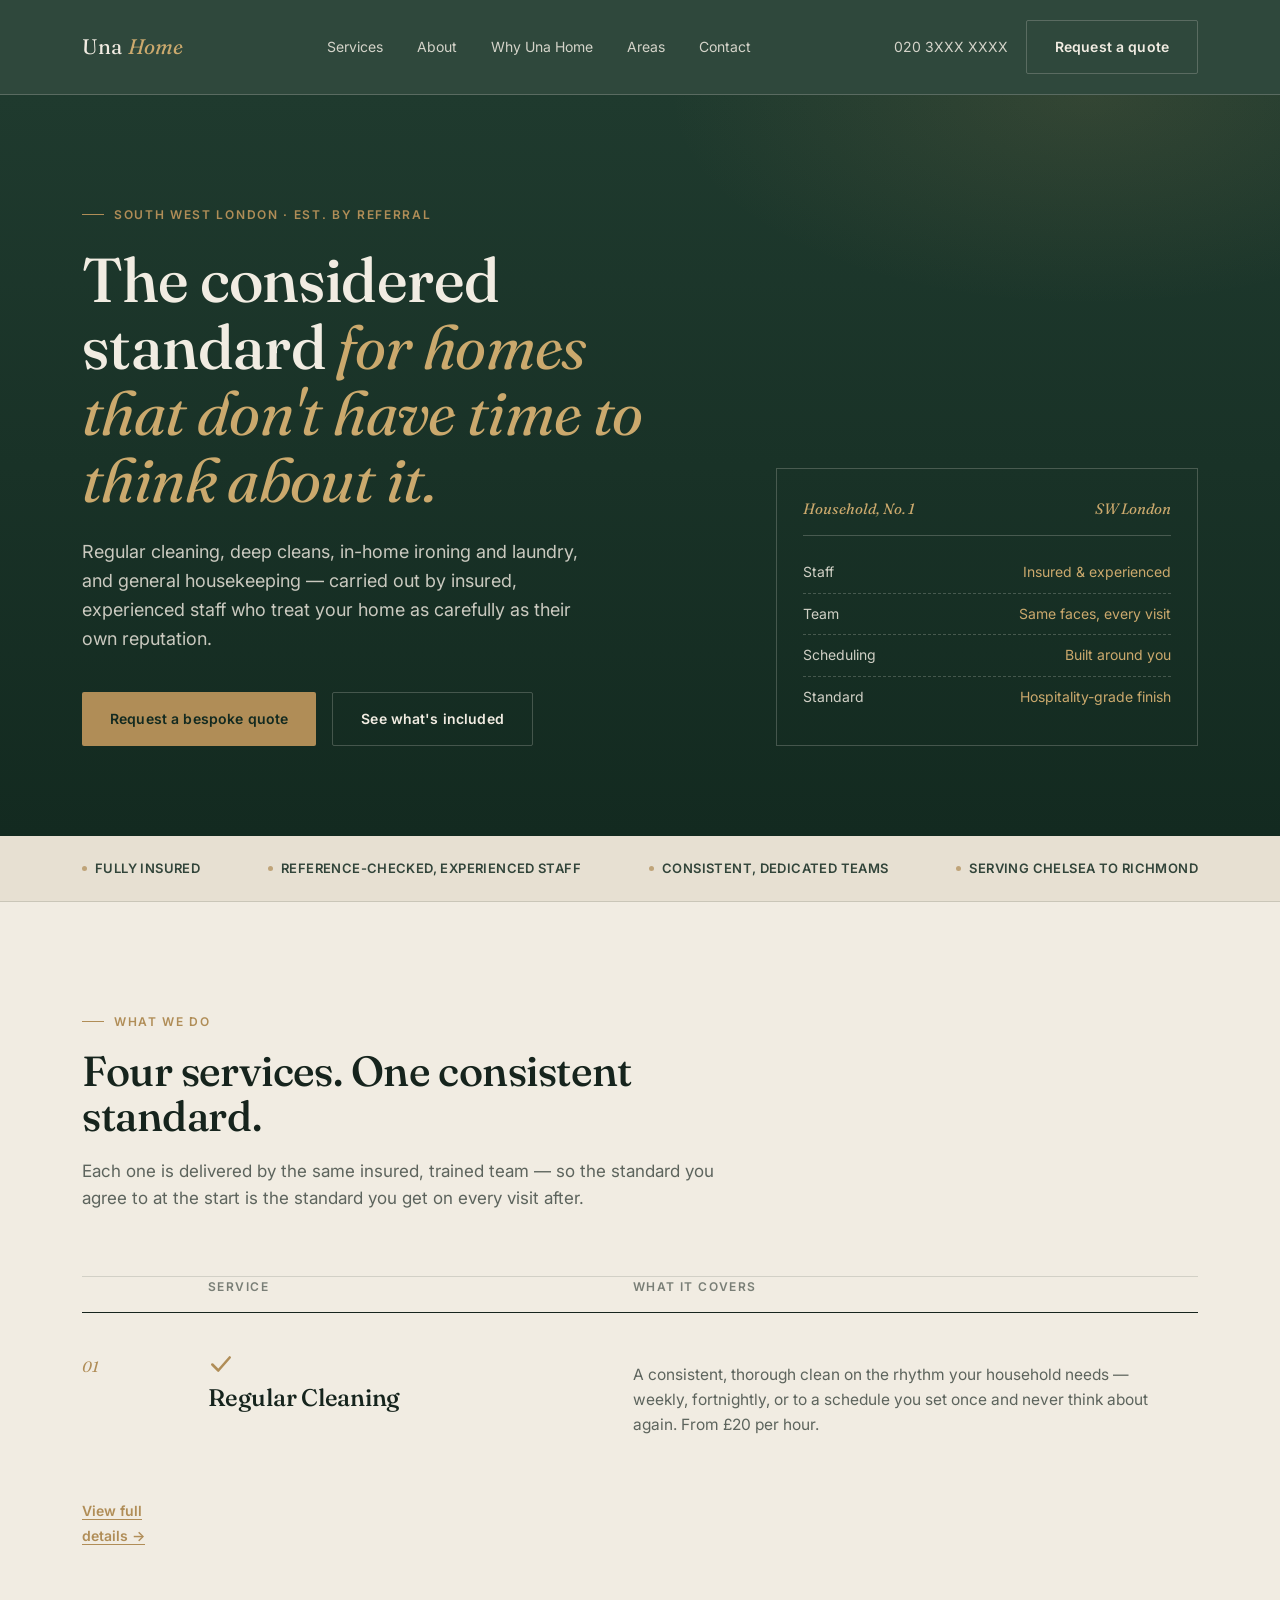
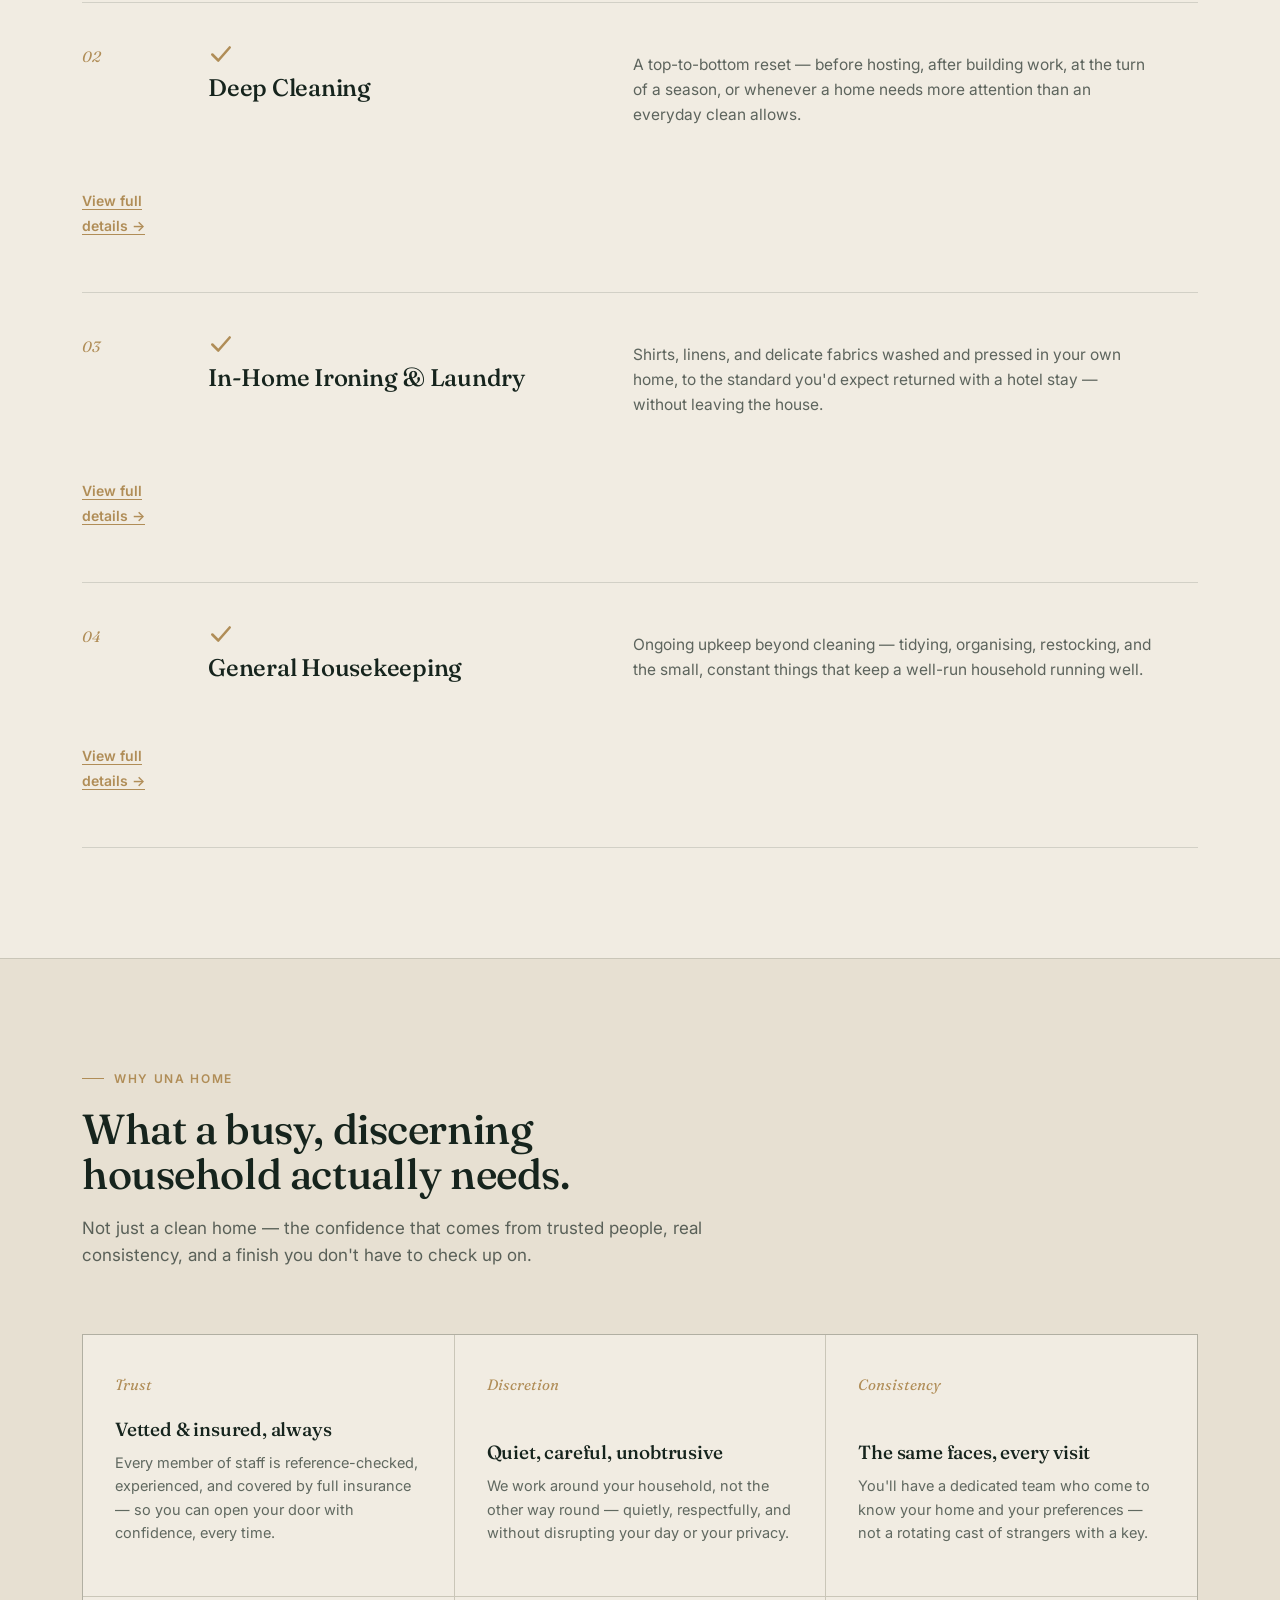
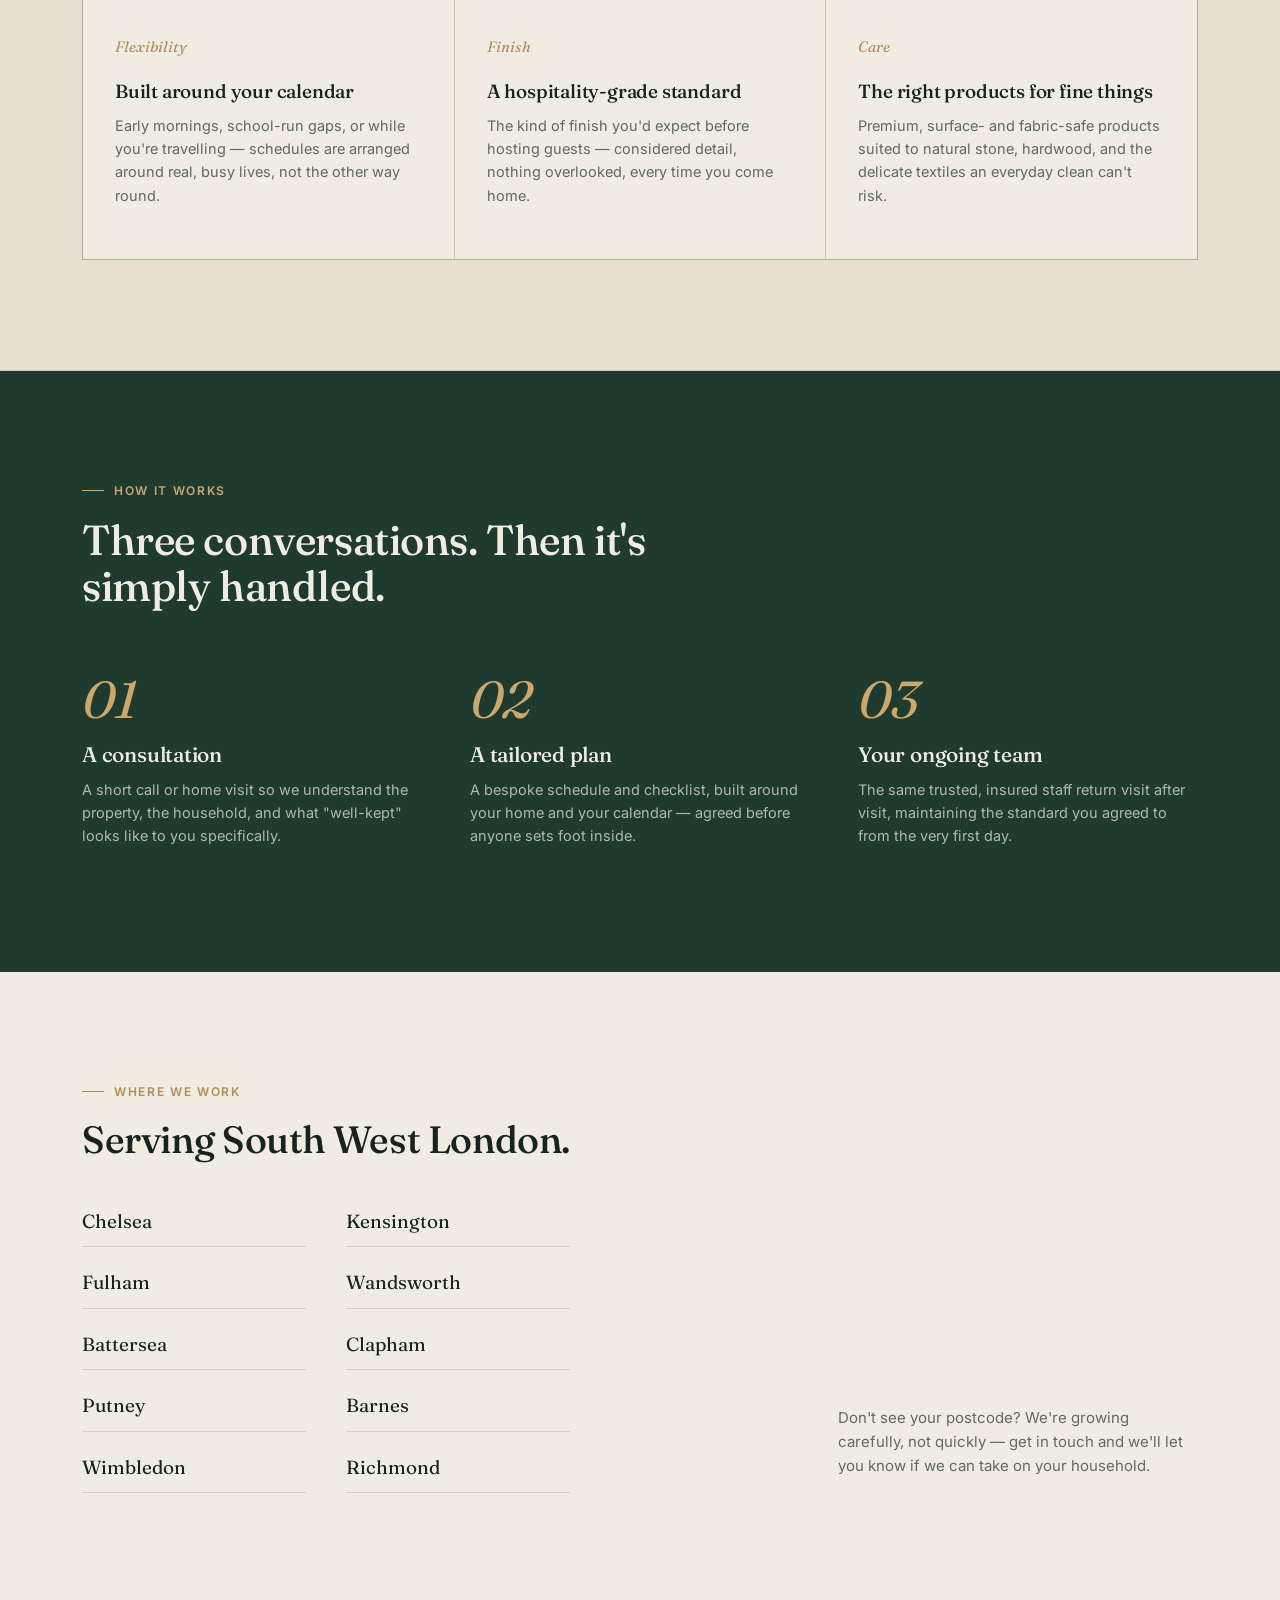
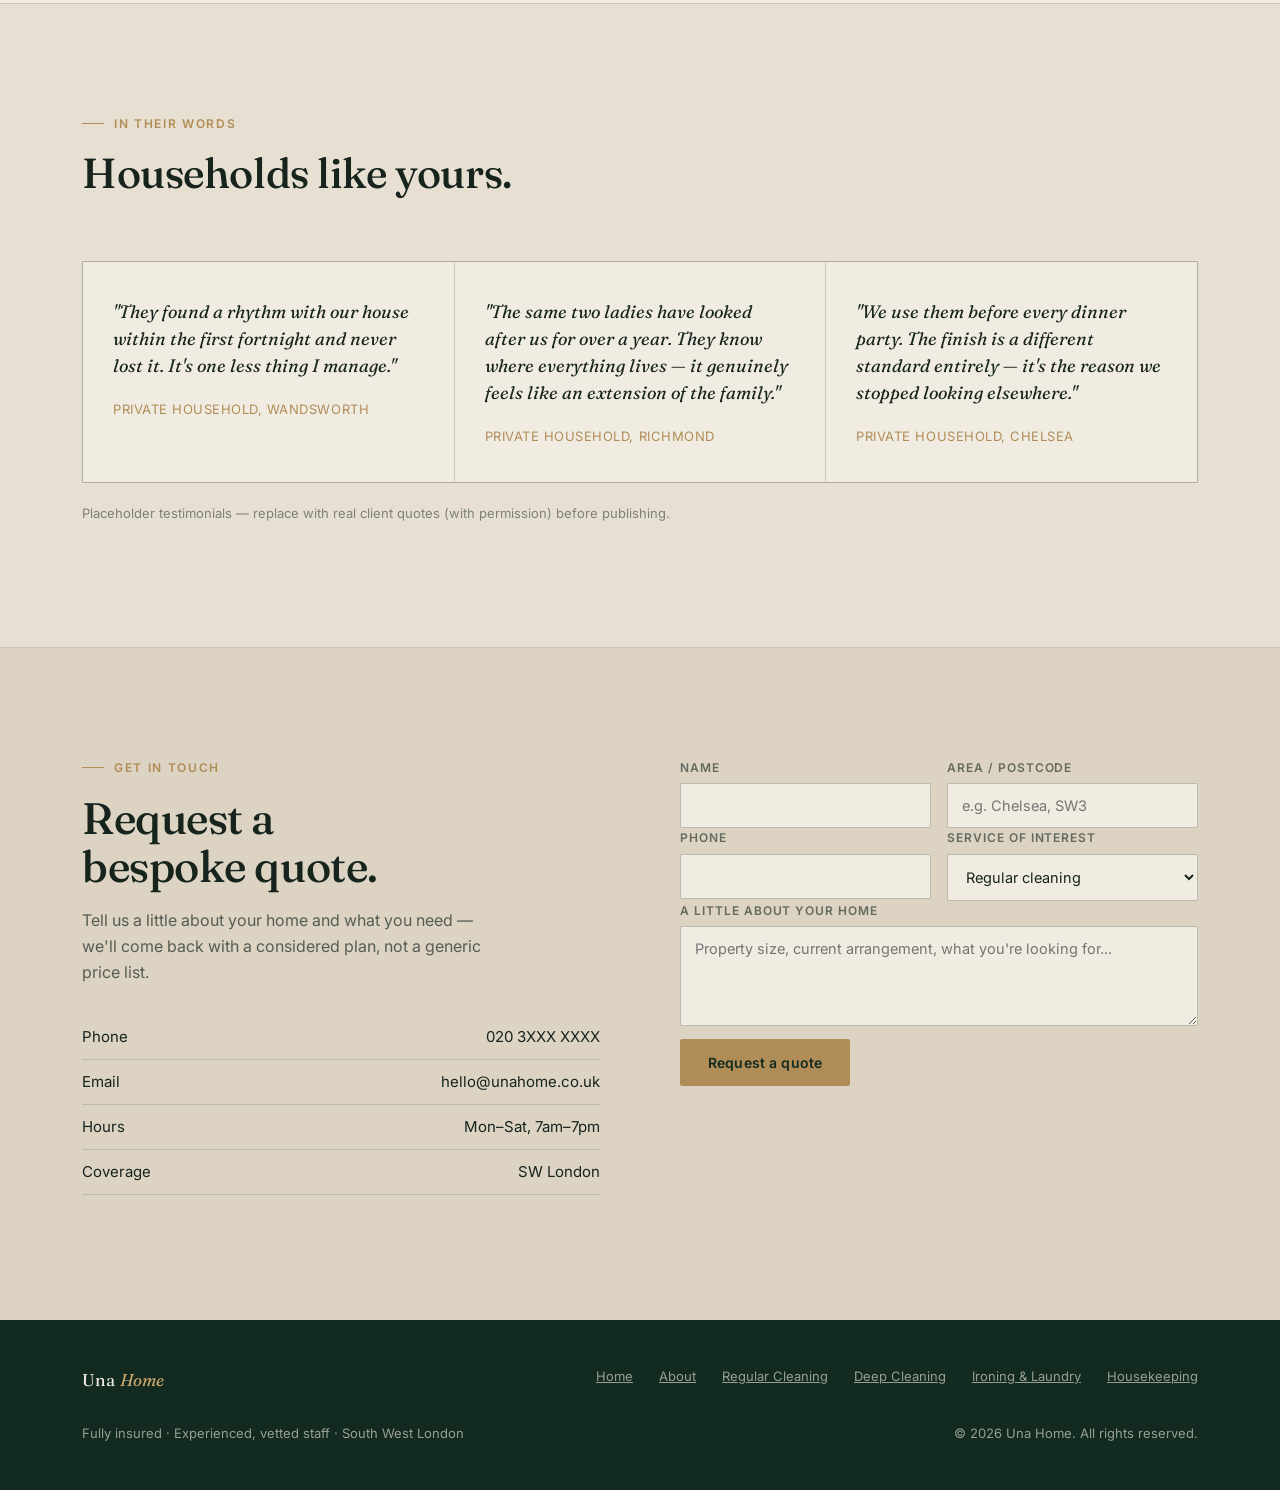
==== Una Home HTMLs/index.html @ 1848b308 "Add files via upload" ====
<!DOCTYPE html>
<html lang="en">
<head>
<meta charset="UTF-8">
<meta name="viewport" content="width=device-width, initial-scale=1.0">
<title>Premium House Cleaning &amp; Housekeeping, South West London | Una Home</title>
<meta name="description" content="Insured, experienced housekeeping for South West London homes: regular cleaning, deep cleaning, in-home ironing &amp; laundry, and general housekeeping. Serving Chelsea to Richmond.">
<link rel="canonical" href="https://www.unahome.co.uk/">
<meta property="og:type" content="website">
<meta property="og:site_name" content="Una Home">
<meta property="og:title" content="Premium House Cleaning & Housekeeping, South West London | Una Home">
<meta property="og:description" content="Insured, experienced housekeeping for South West London homes: regular cleaning, deep cleaning, in-home ironing & laundry, and general housekeeping.">
<meta property="og:url" content="https://www.unahome.co.uk/">
<meta name="twitter:card" content="summary">
<link rel="preconnect" href="https://fonts.googleapis.com">
<link rel="preconnect" href="https://fonts.gstatic.com" crossorigin>
<link href="https://fonts.googleapis.com/css2?family=Fraunces:ital,opsz,wght@0,9..144,300;0,9..144,400;0,9..144,500;0,9..144,600;1,9..144,400;1,9..144,500&family=Inter:wght@400;500;600&display=swap" rel="stylesheet">
<link rel="stylesheet" href="assets/styles.css">
<script type="application/ld+json">
{
  "@context": "https://schema.org",
  "@type": "LocalBusiness",
  "name": "Una Home",
  "description": "Insured, experienced housekeeping for South West London homes: regular cleaning, deep cleaning, in-home ironing & laundry, and general housekeeping.",
  "url": "https://www.unahome.co.uk/",
  "telephone": "+44-20-3000-0000",
  "priceRange": "££",
  "areaServed": ["Chelsea","Kensington","Fulham","Wandsworth","Battersea","Clapham","Putney","Barnes","Wimbledon","Richmond"],
  "openingHoursSpecification": {
    "@type": "OpeningHoursSpecification",
    "dayOfWeek": ["Monday","Tuesday","Wednesday","Thursday","Friday","Saturday"],
    "opens": "07:00",
    "closes": "19:00"
  },
  "makesOffer": [
    {"@type":"Offer","itemOffered":{"@type":"Service","name":"Regular Cleaning","url":"https://www.unahome.co.uk/regular-cleaning.html"}},
    {"@type":"Offer","itemOffered":{"@type":"Service","name":"Deep Cleaning","url":"https://www.unahome.co.uk/deep-cleaning.html"}},
    {"@type":"Offer","itemOffered":{"@type":"Service","name":"In-Home Ironing & Laundry","url":"https://www.unahome.co.uk/ironing-laundry.html"}},
    {"@type":"Offer","itemOffered":{"@type":"Service","name":"General Housekeeping","url":"https://www.unahome.co.uk/housekeeping.html"}}
  ]
}
</script>
</head>
<body>

<header>
  <div class="nav">
    <div class="logo">Una <em>Home</em></div>
    <ul class="nav-links">
      <li><a href="#services">Services</a></li>
      <li><a href="about.html">About</a></li>
      <li><a href="#why">Why Una Home</a></li>
      <li><a href="#areas">Areas</a></li>
      <li><a href="#contact">Contact</a></li>
    </ul>
    <div class="nav-cta">
      <span class="nav-phone">020 3XXX XXXX</span>
      <a href="#contact" class="btn btn-ghost">Request a quote</a>
    </div>
  </div>
</header>

<section class="hero">
  <div class="wrap hero-grid">
    <div>
      <span class="eyebrow">South West London · Est. by referral</span>
      <h1>The considered standard <em>for homes that don't have time to think about it.</em></h1>
      <p class="lead">Regular cleaning, deep cleans, in-home ironing and laundry, and general housekeeping — carried out by insured, experienced staff who treat your home as carefully as their own reputation.</p>
      <div class="hero-actions">
        <a href="#contact" class="btn btn-primary">Request a bespoke quote</a>
        <a href="#services" class="btn btn-ghost">See what's included</a>
      </div>
    </div>
    <div class="hero-card">
      <div class="stamp"><span>Household, No. 1</span><span>SW London</span></div>
      <ul>
        <li><span>Staff</span><span>Insured &amp; experienced</span></li>
        <li><span>Team</span><span>Same faces, every visit</span></li>
        <li><span>Scheduling</span><span>Built around you</span></li>
        <li><span>Standard</span><span>Hospitality-grade finish</span></li>
      </ul>
    </div>
  </div>
</section>

<div class="trustbar">
  <div class="wrap">
    <span><span class="dot"></span>Fully insured</span>
    <span><span class="dot"></span>Reference-checked, experienced staff</span>
    <span><span class="dot"></span>Consistent, dedicated teams</span>
    <span><span class="dot"></span>Serving Chelsea to Richmond</span>
  </div>
</div>

<section id="services">
  <div class="wrap">
    <div class="section-head reveal">
      <span class="eyebrow">What we do</span>
      <h2>Four services. One consistent standard.</h2>
      <p>Each one is delivered by the same insured, trained team — so the standard you agree to at the start is the standard you get on every visit after.</p>
    </div>

    <div class="ledger">
      <div class="ledger-head-row">
        <div></div><div>Service</div><div>What it covers</div>
      </div>

      <div class="ledger-row">
        <div class="ledger-num">01</div>
        <div>
          <svg class="tick" viewBox="0 0 24 24"><path d="M4 12.5L9.5 18L20 6"/></svg>
          <h3>Regular Cleaning</h3>
        </div>
        <p>A consistent, thorough clean on the rhythm your household needs — weekly, fortnightly, or to a schedule you set once and never think about again. From £20 per hour.</p>
        <p style="margin-top:10px;"><a href="regular-cleaning.html" style="color:var(--brass); font-weight:600; font-size:14px; text-decoration:none; border-bottom:1px solid var(--brass);">View full details →</a></p>
      </div>

      <div class="ledger-row">
        <div class="ledger-num">02</div>
        <div>
          <svg class="tick" viewBox="0 0 24 24"><path d="M4 12.5L9.5 18L20 6"/></svg>
          <h3>Deep Cleaning</h3>
        </div>
        <p>A top-to-bottom reset — before hosting, after building work, at the turn of a season, or whenever a home needs more attention than an everyday clean allows.</p>
        <p style="margin-top:10px;"><a href="deep-cleaning.html" style="color:var(--brass); font-weight:600; font-size:14px; text-decoration:none; border-bottom:1px solid var(--brass);">View full details →</a></p>
      </div>

      <div class="ledger-row">
        <div class="ledger-num">03</div>
        <div>
          <svg class="tick" viewBox="0 0 24 24"><path d="M4 12.5L9.5 18L20 6"/></svg>
          <h3>In-Home Ironing &amp; Laundry</h3>
        </div>
        <p>Shirts, linens, and delicate fabrics washed and pressed in your own home, to the standard you'd expect returned with a hotel stay — without leaving the house.</p>
        <p style="margin-top:10px;"><a href="ironing-laundry.html" style="color:var(--brass); font-weight:600; font-size:14px; text-decoration:none; border-bottom:1px solid var(--brass);">View full details →</a></p>
      </div>

      <div class="ledger-row">
        <div class="ledger-num">04</div>
        <div>
          <svg class="tick" viewBox="0 0 24 24"><path d="M4 12.5L9.5 18L20 6"/></svg>
          <h3>General Housekeeping</h3>
        </div>
        <p>Ongoing upkeep beyond cleaning — tidying, organising, restocking, and the small, constant things that keep a well-run household running well.</p>
        <p style="margin-top:10px;"><a href="housekeeping.html" style="color:var(--brass); font-weight:600; font-size:14px; text-decoration:none; border-bottom:1px solid var(--brass);">View full details →</a></p>
      </div>
    </div>
  </div>
</section>

<section id="why" style="background:var(--stone-dim); border-top:1px solid var(--line); border-bottom:1px solid var(--line);">
  <div class="wrap">
    <div class="section-head reveal">
      <span class="eyebrow">Why Una Home</span>
      <h2>What a busy, discerning household actually needs.</h2>
      <p>Not just a clean home — the confidence that comes from trusted people, real consistency, and a finish you don't have to check up on.</p>
    </div>
    <div class="why-grid reveal">
      <div class="why-card">
        <span class="mark">Trust</span>
        <div>
          <h3>Vetted &amp; insured, always</h3>
          <p>Every member of staff is reference-checked, experienced, and covered by full insurance — so you can open your door with confidence, every time.</p>
        </div>
      </div>
      <div class="why-card">
        <span class="mark">Discretion</span>
        <div>
          <h3>Quiet, careful, unobtrusive</h3>
          <p>We work around your household, not the other way round — quietly, respectfully, and without disrupting your day or your privacy.</p>
        </div>
      </div>
      <div class="why-card">
        <span class="mark">Consistency</span>
        <div>
          <h3>The same faces, every visit</h3>
          <p>You'll have a dedicated team who come to know your home and your preferences — not a rotating cast of strangers with a key.</p>
        </div>
      </div>
      <div class="why-card">
        <span class="mark">Flexibility</span>
        <div>
          <h3>Built around your calendar</h3>
          <p>Early mornings, school-run gaps, or while you're travelling — schedules are arranged around real, busy lives, not the other way round.</p>
        </div>
      </div>
      <div class="why-card">
        <span class="mark">Finish</span>
        <div>
          <h3>A hospitality-grade standard</h3>
          <p>The kind of finish you'd expect before hosting guests — considered detail, nothing overlooked, every time you come home.</p>
        </div>
      </div>
      <div class="why-card">
        <span class="mark">Care</span>
        <div>
          <h3>The right products for fine things</h3>
          <p>Premium, surface- and fabric-safe products suited to natural stone, hardwood, and the delicate textiles an everyday clean can't risk.</p>
        </div>
      </div>
    </div>
  </div>
</section>

<section id="process" class="process-strip">
  <div class="wrap">
    <div class="section-head reveal">
      <span class="eyebrow">How it works</span>
      <h2>Three conversations. Then it's simply handled.</h2>
    </div>
    <div class="steps reveal">
      <div class="step">
        <div class="num">01</div>
        <h3>A consultation</h3>
        <p>A short call or home visit so we understand the property, the household, and what "well-kept" looks like to you specifically.</p>
      </div>
      <div class="step">
        <div class="num">02</div>
        <h3>A tailored plan</h3>
        <p>A bespoke schedule and checklist, built around your home and your calendar — agreed before anyone sets foot inside.</p>
      </div>
      <div class="step">
        <div class="num">03</div>
        <h3>Your ongoing team</h3>
        <p>The same trusted, insured staff return visit after visit, maintaining the standard you agreed to from the very first day.</p>
      </div>
    </div>
  </div>
</section>

<section id="areas">
  <div class="wrap areas-wrap">
    <div>
      <span class="eyebrow reveal">Where we work</span>
      <h2 class="reveal" style="margin-top:18px; font-size:clamp(28px,3vw,38px);">Serving South West London.</h2>
      <div class="areas-list reveal" style="margin-top:36px;">
        <div>Chelsea</div>
        <div>Kensington</div>
        <div>Fulham</div>
        <div>Wandsworth</div>
        <div>Battersea</div>
        <div>Clapham</div>
        <div>Putney</div>
        <div>Barnes</div>
        <div>Wimbledon</div>
        <div>Richmond</div>
      </div>
    </div>
    <p class="areas-note reveal">Don't see your postcode? We're growing carefully, not quickly — get in touch and we'll let you know if we can take on your household.</p>
  </div>
</section>

<section style="background:var(--stone-dim); border-top:1px solid var(--line); border-bottom:1px solid var(--line);">
  <div class="wrap">
    <div class="section-head reveal">
      <span class="eyebrow">In their words</span>
      <h2>Households like yours.</h2>
    </div>
    <div class="testi-grid reveal">
      <div class="testi">
        <blockquote>"They found a rhythm with our house within the first fortnight and never lost it. It's one less thing I manage."</blockquote>
        <cite>Private household, Wandsworth</cite>
      </div>
      <div class="testi">
        <blockquote>"The same two ladies have looked after us for over a year. They know where everything lives — it genuinely feels like an extension of the family."</blockquote>
        <cite>Private household, Richmond</cite>
      </div>
      <div class="testi">
        <blockquote>"We use them before every dinner party. The finish is a different standard entirely — it's the reason we stopped looking elsewhere."</blockquote>
        <cite>Private household, Chelsea</cite>
      </div>
    </div>
    <p style="margin-top:20px; font-size:13px; color:rgba(22,36,29,0.5);">Placeholder testimonials — replace with real client quotes (with permission) before publishing.</p>
  </div>
</section>

<section id="contact" class="cta-section">
  <div class="wrap cta-grid">
    <div class="reveal">
      <span class="eyebrow">Get in touch</span>
      <h2 style="margin-top:18px;">Request a bespoke quote.</h2>
      <p>Tell us a little about your home and what you need — we'll come back with a considered plan, not a generic price list.</p>
      <ul class="contact-list">
        <li><span>Phone</span><span>020 3XXX XXXX</span></li>
        <li><span>Email</span><span>hello@unahome.co.uk</span></li>
        <li><span>Hours</span><span>Mon–Sat, 7am–7pm</span></li>
        <li><span>Coverage</span><span>SW London</span></li>
      </ul>
    </div>
    <form class="form reveal" onsubmit="event.preventDefault(); this.querySelector('.form-success').style.display='block'; this.querySelector('.form-fields').style.display='none';">
      <div class="form-fields">
        <div class="form-row">
          <div>
            <label for="name">Name</label>
            <input id="name" type="text" required>
          </div>
          <div>
            <label for="area">Area / postcode</label>
            <input id="area" type="text" placeholder="e.g. Chelsea, SW3">
          </div>
        </div>
        <div class="form-row">
          <div>
            <label for="phone">Phone</label>
            <input id="phone" type="tel">
          </div>
          <div>
            <label for="service">Service of interest</label>
            <select id="service">
              <option>Regular cleaning</option>
              <option>Deep cleaning</option>
              <option>In-home ironing &amp; laundry</option>
              <option>General housekeeping</option>
              <option>Not sure yet</option>
            </select>
          </div>
        </div>
        <div>
          <label for="message">A little about your home</label>
          <textarea id="message" placeholder="Property size, current arrangement, what you're looking for..."></textarea>
        </div>
        <button type="submit" class="btn btn-primary" style="margin-top:6px;">Request a quote</button>
      </div>
      <div class="form-success" style="display:none; font-family:'Fraunces',serif; font-style:italic; font-size:18px; padding:30px 0;">
        Thank you — we'll be in touch within one working day.
      </div>
    </form>
  </div>
</section>

<footer>
  <div class="wrap">
    <div class="foot-row" style="align-items:flex-start; margin-bottom:30px;">
      <div class="logo">Una <em>Home</em></div>
      <nav aria-label="Footer">
        <ul style="list-style:none; display:flex; gap:26px; padding:0; margin:0; flex-wrap:wrap;">
          <li><a href="index.html">Home</a></li>
          <li><a href="about.html">About</a></li>
          <li><a href="regular-cleaning.html">Regular Cleaning</a></li>
          <li><a href="deep-cleaning.html">Deep Cleaning</a></li>
          <li><a href="ironing-laundry.html">Ironing &amp; Laundry</a></li>
          <li><a href="housekeeping.html">Housekeeping</a></li>
        </ul>
      </nav>
    </div>
    <div class="foot-row">
      <div>Fully insured · Experienced, vetted staff · South West London</div>
      <div>© 2026 Una Home. All rights reserved.</div>
    </div>
  </div>
</footer>

<script>
  const io = new IntersectionObserver((entries)=>{
    entries.forEach(e=>{
      if(e.isIntersecting){ e.target.classList.add('in-view'); }
    });
  }, { threshold: 0.2 });
  document.querySelectorAll('.reveal, .ledger-row').forEach(el=> io.observe(el));
</script>

</body>
</html>
---- Una Home HTMLs/assets/styles.css ----
:root{
    --ink:#16241D;
    --stone:#F1ECE2;
    --stone-dim:#E7E0D2;
    --green:#1F3A2E;
    --green-deep:#132A20;
    --brass:#B08D57;
    --brass-light:#CBA96D;
    --clay:#DCD3C3;
    --sage:#7E8B72;
    --line: rgba(22,36,29,0.14);
    --line-on-green: rgba(241,236,226,0.22);
    --max: 1180px;
  }
  *{box-sizing:border-box;}
  html{scroll-behavior:smooth;}
  body{
    margin:0;
    background:var(--stone);
    color:var(--ink);
    font-family:'Inter', sans-serif;
    font-size:16px;
    line-height:1.6;
    -webkit-font-smoothing:antialiased;
  }
  h1,h2,h3,.display{
    font-family:'Fraunces', serif;
    font-weight:500;
    line-height:1.08;
    letter-spacing:-0.01em;
    margin:0;
  }
  a{color:inherit;}
  img{max-width:100%;display:block;}
  .wrap{max-width:var(--max); margin:0 auto; padding:0 32px;}
  .eyebrow{
    font-size:12px;
    letter-spacing:0.14em;
    text-transform:uppercase;
    font-weight:600;
    color:var(--brass);
    display:flex;
    align-items:center;
    gap:10px;
  }
  .eyebrow::before{
    content:"";
    width:22px;height:1px;
    background:var(--brass);
    display:inline-block;
  }
  button, .btn{
    font-family:'Inter',sans-serif;
    font-weight:600;
    font-size:14px;
    letter-spacing:0.01em;
    cursor:pointer;
    border:none;
    border-radius:2px;
    padding:15px 28px;
    display:inline-flex;
    align-items:center;
    gap:10px;
    text-decoration:none;
    transition:transform .25s ease, background .25s ease, color .25s ease, border-color .25s ease;
  }
  .btn-primary{ background:var(--brass); color:var(--green-deep); }
  .btn-primary:hover{ background:var(--brass-light); transform:translateY(-1px); }
  .btn-ghost{ background:transparent; color:var(--stone); border:1px solid var(--line-on-green); }
  .btn-ghost:hover{ border-color:var(--brass); color:var(--brass-light); }
  .btn-ghost-dark{ background:transparent; color:var(--ink); border:1px solid var(--line); }
  .btn-ghost-dark:hover{ border-color:var(--brass); color:var(--brass); }
  :focus-visible{ outline:2px solid var(--brass); outline-offset:3px; }

  /* ===== HEADER ===== */
  header{
    position:sticky; top:0; z-index:50;
    background:rgba(31,58,46,0.92);
    backdrop-filter:blur(8px);
    border-bottom:1px solid var(--line-on-green);
  }
  .nav{
    max-width:var(--max); margin:0 auto; padding:20px 32px;
    display:flex; align-items:center; justify-content:space-between;
    color:var(--stone);
  }
  .logo{ font-family:'Fraunces',serif; font-size:21px; letter-spacing:0.01em; color:var(--stone); }
  .logo em{ color:var(--brass-light); font-style:italic; }
  .nav-links{ display:flex; gap:34px; list-style:none; margin:0; padding:0; font-size:14px; }
  .nav-links a{ text-decoration:none; opacity:0.85; }
  .nav-links a:hover{ opacity:1; color:var(--brass-light); }
  .nav-cta{ display:flex; align-items:center; gap:18px; }
  .nav-phone{ font-size:14px; opacity:0.85; }
  @media (max-width: 860px){ .nav-links, .nav-phone{ display:none; } }

  /* ===== HERO ===== */
  .hero{
    background: linear-gradient(180deg, var(--green) 0%, var(--green-deep) 100%);
    color:var(--stone);
    padding:110px 0 90px;
    position:relative;
    overflow:hidden;
  }
  .hero::after{
    content:"";
    position:absolute; inset:0;
    background:
      radial-gradient(600px 300px at 85% 0%, rgba(176,141,87,0.14), transparent 70%);
    pointer-events:none;
  }
  .hero-grid{
    display:grid; grid-template-columns: 1.2fr 0.8fr; gap:60px; align-items:end;
    position:relative; z-index:1;
  }
  .hero h1{
    font-size:clamp(38px, 5vw, 62px);
    margin-top:22px;
    max-width:15ch;
  }
  .hero h1 em{ font-style:italic; color:var(--brass-light); font-weight:400; }
  .hero p.lead{
    margin-top:24px; font-size:18px; max-width:46ch; color:rgba(241,236,226,0.82);
  }
  .hero-actions{ display:flex; gap:16px; margin-top:38px; flex-wrap:wrap; }

  .hero-card{
    border:1px solid var(--line-on-green);
    padding:28px 26px;
    font-size:14px;
  }
  .hero-card .stamp{
    display:flex; justify-content:space-between; align-items:baseline;
    border-bottom:1px solid var(--line-on-green); padding-bottom:14px; margin-bottom:16px;
    font-family:'Fraunces', serif; font-style:italic; color:var(--brass-light); font-size:15px;
  }
  .hero-card ul{ list-style:none; margin:0; padding:0; }
  .hero-card li{
    display:flex; justify-content:space-between; padding:9px 0;
    border-bottom:1px dashed var(--line-on-green);
    color:rgba(241,236,226,0.85);
  }
  .hero-card li:last-child{ border-bottom:none; }
  .hero-card li span:last-child{ color:var(--brass-light); }

  /* ===== TRUST BAR ===== */
  .trustbar{
    background:var(--stone-dim);
    border-bottom:1px solid var(--line);
  }
  .trustbar .wrap{
    display:flex; flex-wrap:wrap; gap:14px 40px;
    padding:22px 32px;
    justify-content:space-between;
    font-size:13px; letter-spacing:0.03em; text-transform:uppercase; font-weight:600;
    color:var(--green-deep);
  }
  .trustbar span{ display:flex; align-items:center; gap:8px; opacity:0.85; }
  .trustbar .dot{ width:5px;height:5px;border-radius:50%; background:var(--brass); display:inline-block; }

  /* ===== SECTION shared ===== */
  section{ padding:110px 0; }
  .section-head{ max-width:640px; margin-bottom:64px; }
  .section-head h2{ font-size:clamp(30px,3.4vw,42px); margin-top:18px; }
  .section-head p{ margin-top:18px; font-size:17px; color:rgba(22,36,29,0.68); }

  /* ===== LEDGER (services) — signature element ===== */
  .ledger{ border-top:1px solid var(--line); }
  .ledger-row{
    display:grid; grid-template-columns: 90px 1.1fr 1.6fr;
    gap:36px;
    padding:38px 0;
    border-bottom:1px solid var(--line);
    align-items:start;
  }
  .ledger-num{ font-family:'Fraunces',serif; font-style:italic; font-size:15px; color:var(--brass); padding-top:4px; }
  .ledger-row h3{ font-size:24px; }
  .ledger-row p{ margin-top:12px; color:rgba(22,36,29,0.68); font-size:15.5px; max-width:52ch; }
  .tick{
    width:26px; height:26px; flex-shrink:0;
  }
  .tick path{
    fill:none; stroke:var(--brass); stroke-width:2.4;
    stroke-linecap:round; stroke-linejoin:round;
    stroke-dasharray:40; stroke-dashoffset:40;
    transition:stroke-dashoffset 0.7s cubic-bezier(.4,0,.2,1);
  }
  .ledger-row.in-view .tick path{ stroke-dashoffset:0; }
  .ledger-head-row{
    display:grid; grid-template-columns: 90px 1.1fr 1.6fr; gap:36px;
    padding-bottom:16px; border-bottom:1px solid var(--ink);
    font-size:12px; text-transform:uppercase; letter-spacing:0.12em; font-weight:600; color:rgba(22,36,29,0.55);
  }

  /* ===== WHY US grid ===== */
  .why-grid{
    display:grid; grid-template-columns:repeat(3, 1fr); gap:1px;
    background:var(--line);
    border:1px solid var(--line);
  }
  .why-card{
    background:var(--stone); padding:38px 32px; min-height:210px;
    display:flex; flex-direction:column; justify-content:space-between;
  }
  .why-card .mark{ color:var(--brass); font-family:'Fraunces',serif; font-style:italic; font-size:15px; }
  .why-card h3{ font-size:19px; margin-top:22px; }
  .why-card p{ margin-top:12px; font-size:14.5px; color:rgba(22,36,29,0.66); }
  @media (max-width:900px){ .why-grid{ grid-template-columns:repeat(2,1fr); } }
  @media (max-width:600px){ .why-grid{ grid-template-columns:1fr; } }

  /* ===== PROCESS ===== */
  .process-strip{ background:var(--green); color:var(--stone); }
  .process-strip .section-head p{ color:rgba(241,236,226,0.72); }
  .process-strip .eyebrow{ color:var(--brass-light); }
  .process-strip .eyebrow::before{ background:var(--brass-light); }
  .steps{ display:grid; grid-template-columns:repeat(3,1fr); gap:48px; }
  .step .num{
    font-family:'Fraunces',serif; font-style:italic; font-size:52px; color:var(--brass-light);
    line-height:1;
  }
  .step h3{ margin-top:18px; font-size:21px; color:var(--stone); }
  .step p{ margin-top:12px; font-size:14.5px; color:rgba(241,236,226,0.7); }
  @media (max-width:820px){ .steps{ grid-template-columns:1fr; gap:40px; } }

  /* ===== AREAS ===== */
  .areas-wrap{ display:flex; justify-content:space-between; gap:60px; flex-wrap:wrap; }
  .areas-list{
    display:grid; grid-template-columns:repeat(2, minmax(140px,1fr)); gap:10px 40px;
    font-family:'Fraunces', serif; font-size:19px;
  }
  .areas-list div{ padding:10px 0; border-bottom:1px solid var(--line); }
  .areas-note{ max-width:360px; font-size:15px; color:rgba(22,36,29,0.65); align-self:flex-end; }

  /* ===== TESTIMONIALS ===== */
  .testi-grid{ display:grid; grid-template-columns:repeat(3,1fr); gap:1px; background:var(--line); border:1px solid var(--line); }
  .testi{ background:var(--stone); padding:36px 30px; }
  .testi blockquote{ margin:0; font-family:'Fraunces',serif; font-size:18px; font-style:italic; line-height:1.5; }
  .testi cite{ display:block; margin-top:20px; font-style:normal; font-size:13px; letter-spacing:0.04em; text-transform:uppercase; color:var(--brass); }
  @media (max-width:900px){ .testi-grid{ grid-template-columns:1fr; } }

  /* ===== CTA / CONTACT ===== */
  .cta-section{ background:var(--clay); }
  .cta-grid{ display:grid; grid-template-columns:1fr 1fr; gap:80px; align-items:start; }
  .cta-grid h2{ font-size:clamp(30px,3.6vw,44px); max-width:12ch; }
  .cta-grid p{ margin-top:18px; font-size:16px; color:rgba(22,36,29,0.68); max-width:42ch; }
  .contact-list{ margin-top:30px; list-style:none; padding:0; font-size:15px; }
  .contact-list li{ padding:10px 0; border-bottom:1px solid var(--line); display:flex; justify-content:space-between; }
  .form{ display:flex; flex-direction:column; gap:16px; }
  .form label{ font-size:12px; text-transform:uppercase; letter-spacing:0.08em; font-weight:600; color:rgba(22,36,29,0.6); margin-bottom:6px; display:block; }
  .form input, .form select, .form textarea{
    width:100%; padding:13px 14px; border:1px solid rgba(22,36,29,0.25); background:var(--stone);
    font-family:'Inter',sans-serif; font-size:14.5px; border-radius:2px; color:var(--ink);
  }
  .form input:focus, .form select:focus, .form textarea:focus{ outline:2px solid var(--brass); border-color:var(--brass); }
  .form textarea{ min-height:100px; resize:vertical; }
  .form-row{ display:grid; grid-template-columns:1fr 1fr; gap:16px; }
  @media (max-width:820px){ .cta-grid{ grid-template-columns:1fr; gap:48px; } .form-row{ grid-template-columns:1fr; } }

  /* ===== FOOTER ===== */
  footer{ background:var(--green-deep); color:rgba(241,236,226,0.6); padding:46px 0; font-size:13px; }
  .foot-row{ display:flex; justify-content:space-between; flex-wrap:wrap; gap:16px; align-items:center; }
  footer .logo{ font-size:17px; }

  /* reveal on scroll */
  .reveal{ opacity:0; transform:translateY(18px); transition:opacity .7s ease, transform .7s ease; }
  .reveal.in-view{ opacity:1; transform:none; }

  @media (prefers-reduced-motion: reduce){
    html{ scroll-behavior:auto; }
    .reveal{ opacity:1; transform:none; transition:none; }
    .tick path{ stroke-dashoffset:0; transition:none; }
  }

  @media (max-width:760px){
    section{ padding:72px 0; }
    .hero{ padding:80px 0 60px; }
    .hero-grid{ grid-template-columns:1fr; gap:40px; }
    .ledger-row, .ledger-head-row{ grid-template-columns:50px 1fr; }
    .ledger-row p{ grid-column:2; }
    .ledger-row .ledger-num{ grid-row:1; }
  }

/* ===== BREADCRUMB ===== */
.breadcrumb{
  font-size:13px; color:rgba(241,236,226,0.65);
  display:flex; gap:8px; align-items:center; margin-bottom:20px;
}
.breadcrumb a{ text-decoration:none; color:rgba(241,236,226,0.65); }
.breadcrumb a:hover{ color:var(--brass-light); }
.breadcrumb span.sep{ opacity:0.5; }
.breadcrumb .current{ color:var(--brass-light); }

/* ===== PAGE HERO (sub-pages) ===== */
.page-hero{
  background: linear-gradient(180deg, var(--green) 0%, var(--green-deep) 100%);
  color:var(--stone);
  padding:64px 0 68px;
  position:relative; overflow:hidden;
}
.page-hero::after{
  content:"";
  position:absolute; inset:0;
  background: radial-gradient(600px 300px at 85% 0%, rgba(176,141,87,0.14), transparent 70%);
  pointer-events:none;
}
.page-hero .inner{ position:relative; z-index:1; max-width:800px; }
.page-hero h1{ font-size:clamp(32px,4.4vw,50px); margin-top:16px; }
.page-hero p.lead{ margin-top:20px; font-size:17px; max-width:56ch; color:rgba(241,236,226,0.82); }
.page-hero .hero-actions{ display:flex; gap:16px; margin-top:32px; flex-wrap:wrap; }

/* ===== CHECKLIST ===== */
.checklist-grid{ display:grid; grid-template-columns:repeat(2, 1fr); gap:1px; background:var(--line); border:1px solid var(--line); }
.checklist-card{ background:var(--stone); padding:34px 32px; }
.checklist-card h3{ font-size:19px; display:flex; align-items:center; gap:10px; }
.checklist-card h3 .tick-sm{ width:20px; height:20px; flex-shrink:0; }
.checklist-card h3 .tick-sm path{ fill:none; stroke:var(--brass); stroke-width:2.6; stroke-linecap:round; stroke-linejoin:round; }
.checklist-card ul{ list-style:none; margin:18px 0 0; padding:0; }
.checklist-card li{
  padding:9px 0 9px 22px; position:relative;
  font-size:14.5px; color:rgba(22,36,29,0.72);
  border-bottom:1px dashed var(--line);
}
.checklist-card li:last-child{ border-bottom:none; }
.checklist-card li::before{
  content:"—"; position:absolute; left:0; color:var(--brass);
}
@media (max-width:760px){ .checklist-grid{ grid-template-columns:1fr; } }

/* ===== PRICING CALLOUT ===== */
.pricing-callout{
  display:grid; grid-template-columns: 1fr 1fr; gap:0;
  border:1px solid var(--line);
}
.pricing-main{ background:var(--green-deep); color:var(--stone); padding:44px 40px; }
.pricing-main .rate{ font-family:'Fraunces',serif; font-size:52px; font-style:italic; color:var(--brass-light); }
.pricing-main .rate span{ font-size:16px; font-style:normal; color:rgba(241,236,226,0.7); font-family:'Inter',sans-serif; }
.pricing-main p{ margin-top:16px; font-size:14.5px; color:rgba(241,236,226,0.75); max-width:40ch; }
.pricing-side{ background:var(--stone); padding:44px 40px; }
.pricing-side ul{ list-style:none; margin:0; padding:0; }
.pricing-side li{ padding:11px 0; border-bottom:1px solid var(--line); font-size:14.5px; color:rgba(22,36,29,0.72); }
.pricing-side li:last-child{ border-bottom:none; }
@media (max-width:760px){ .pricing-callout{ grid-template-columns:1fr; } }

/* ===== FAQ (native details/summary — accessible, JS-free) ===== */
.faq-item{ border-bottom:1px solid var(--line); }
.faq-item summary{
  padding:24px 0; cursor:pointer; font-family:'Fraunces',serif; font-size:19px;
  list-style:none; display:flex; justify-content:space-between; align-items:center; gap:20px;
}
.faq-item summary::-webkit-details-marker{ display:none; }
.faq-item summary::after{
  content:"+"; font-family:'Inter',sans-serif; font-size:22px; color:var(--brass); flex-shrink:0;
}
.faq-item[open] summary::after{ content:"–"; }
.faq-item p{ padding-bottom:24px; margin:0; font-size:15px; color:rgba(22,36,29,0.68); max-width:64ch; }

/* ===== RELATED SERVICES ===== */
.related-grid{ display:grid; grid-template-columns:repeat(3,1fr); gap:1px; background:var(--line); border:1px solid var(--line); }
.related-card{ background:var(--stone); padding:30px 28px; text-decoration:none; color:var(--ink); display:block; transition:background .2s ease; }
.related-card:hover{ background:var(--stone-dim); }
.related-card .mark{ color:var(--brass); font-family:'Fraunces',serif; font-style:italic; font-size:14px; }
.related-card h3{ font-size:18px; margin-top:14px; }
.related-card p{ margin-top:10px; font-size:14px; color:rgba(22,36,29,0.62); }
@media (max-width:900px){ .related-grid{ grid-template-columns:1fr; } }

/* ===== ABOUT: STORY / STANDARDS ===== */
.story-grid{ display:grid; grid-template-columns:1fr 1fr; gap:70px; align-items:start; }
.story-grid p{ margin-top:16px; font-size:16px; color:rgba(22,36,29,0.72); max-width:52ch; }
.story-figures{ display:grid; gap:1px; background:var(--line); border:1px solid var(--line); }
.story-figures div{ background:var(--stone-dim); padding:26px 28px; }
.story-figures .num{ font-family:'Fraunces',serif; font-style:italic; font-size:34px; color:var(--brass); }
.story-figures .label{ font-size:13px; margin-top:6px; color:rgba(22,36,29,0.6); }
@media (max-width:820px){ .story-grid{ grid-template-columns:1fr; gap:40px; } }
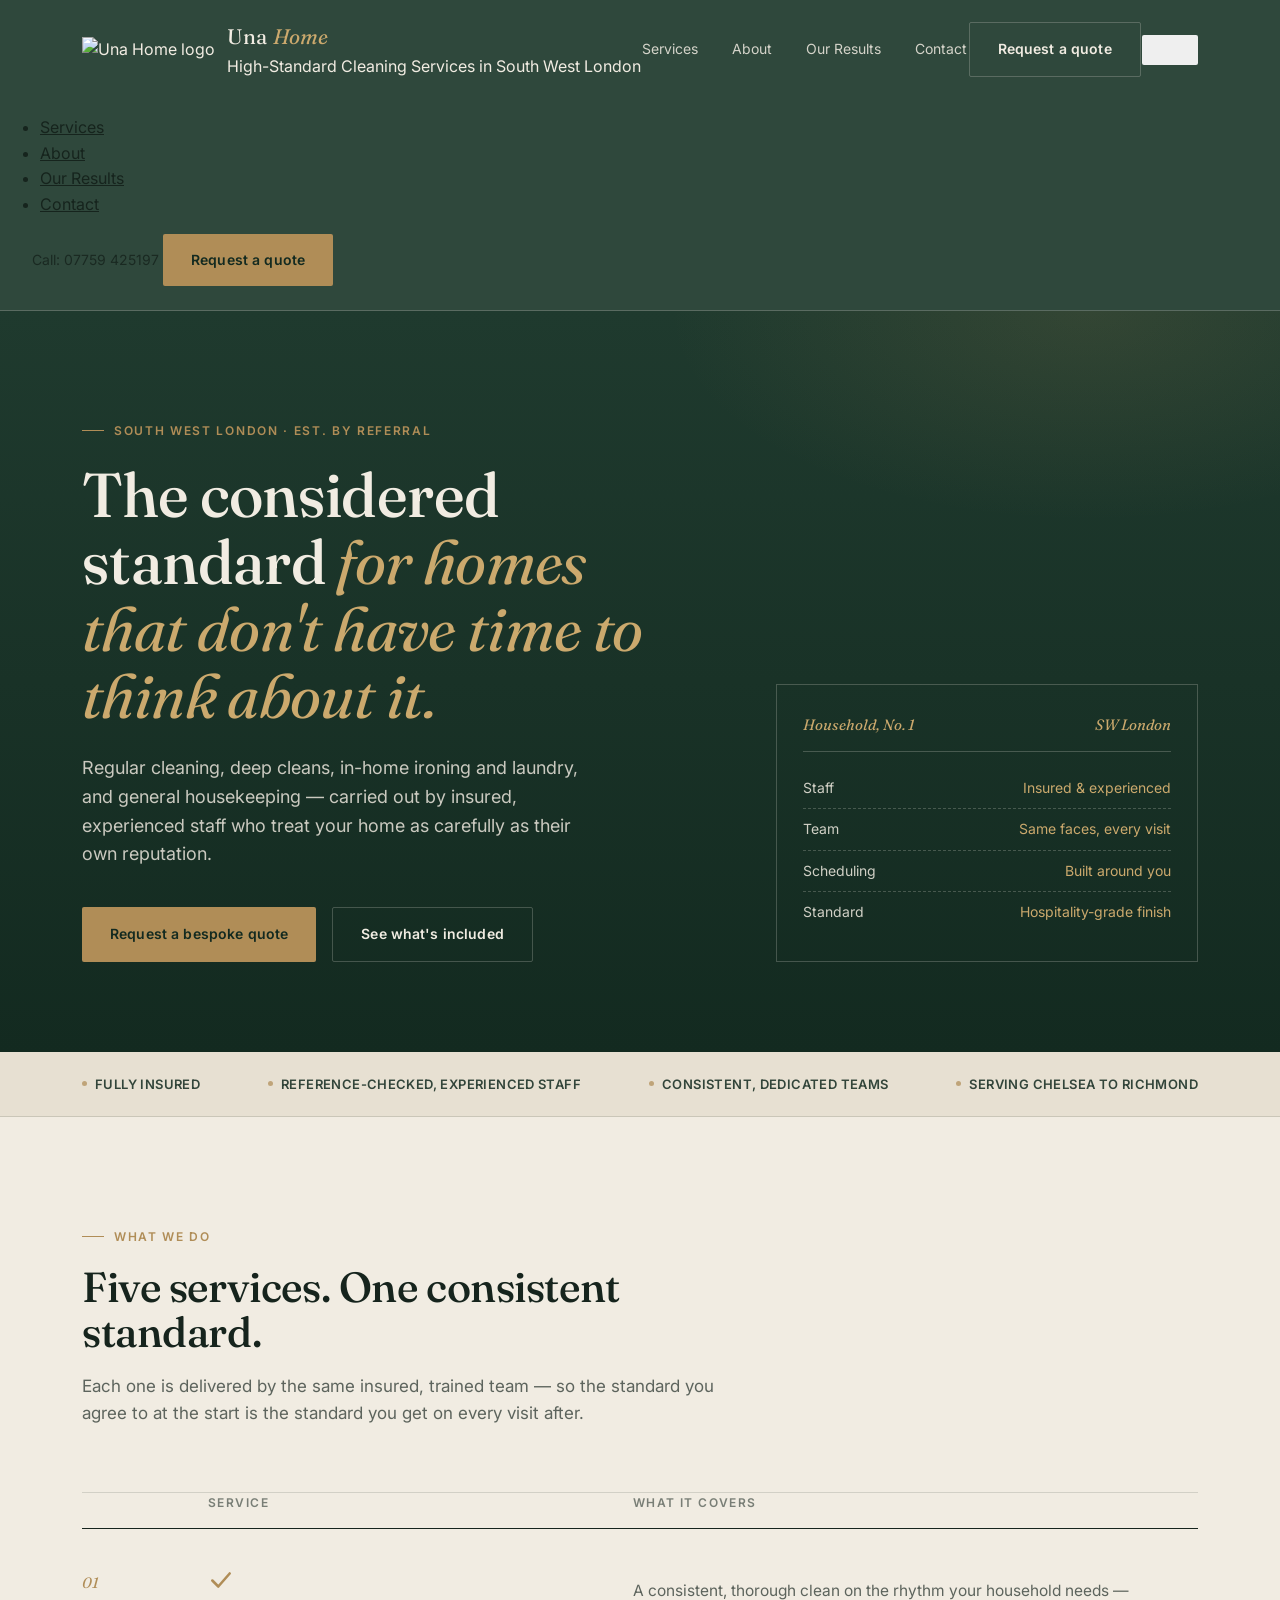
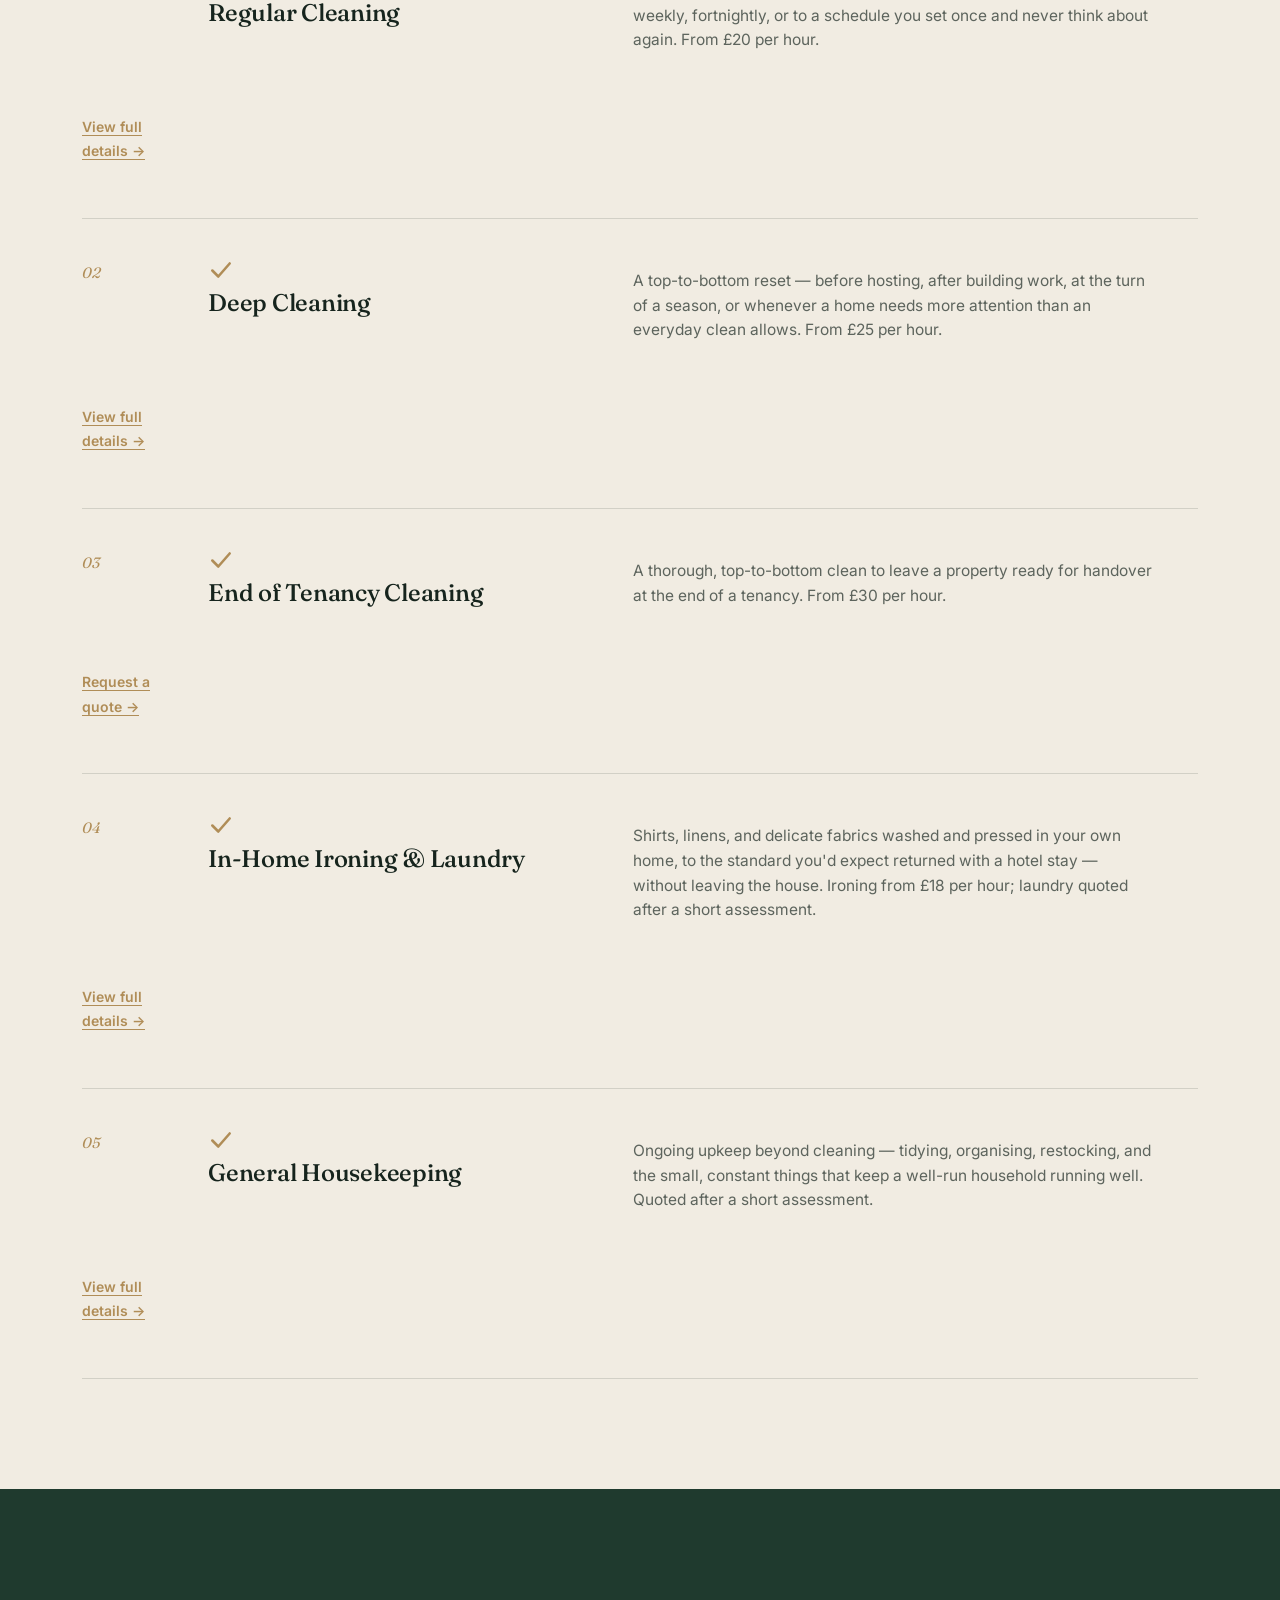
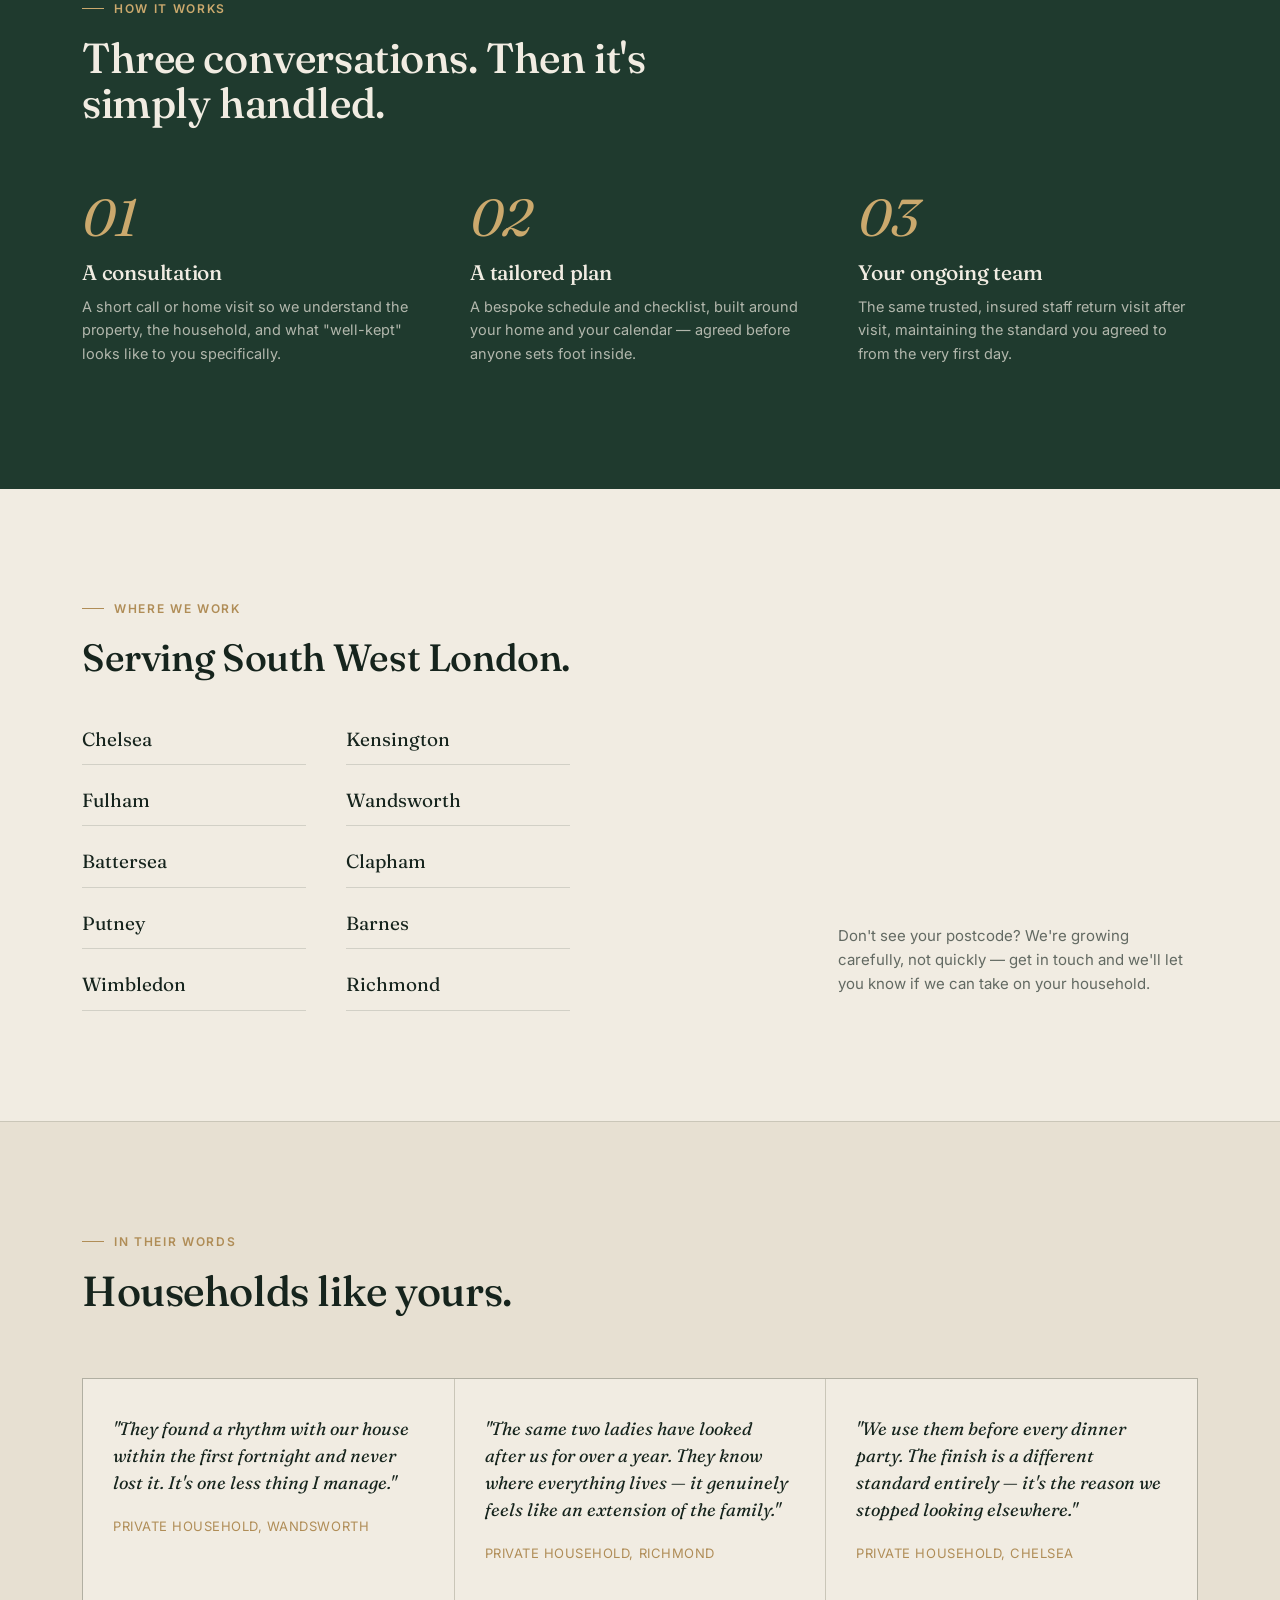
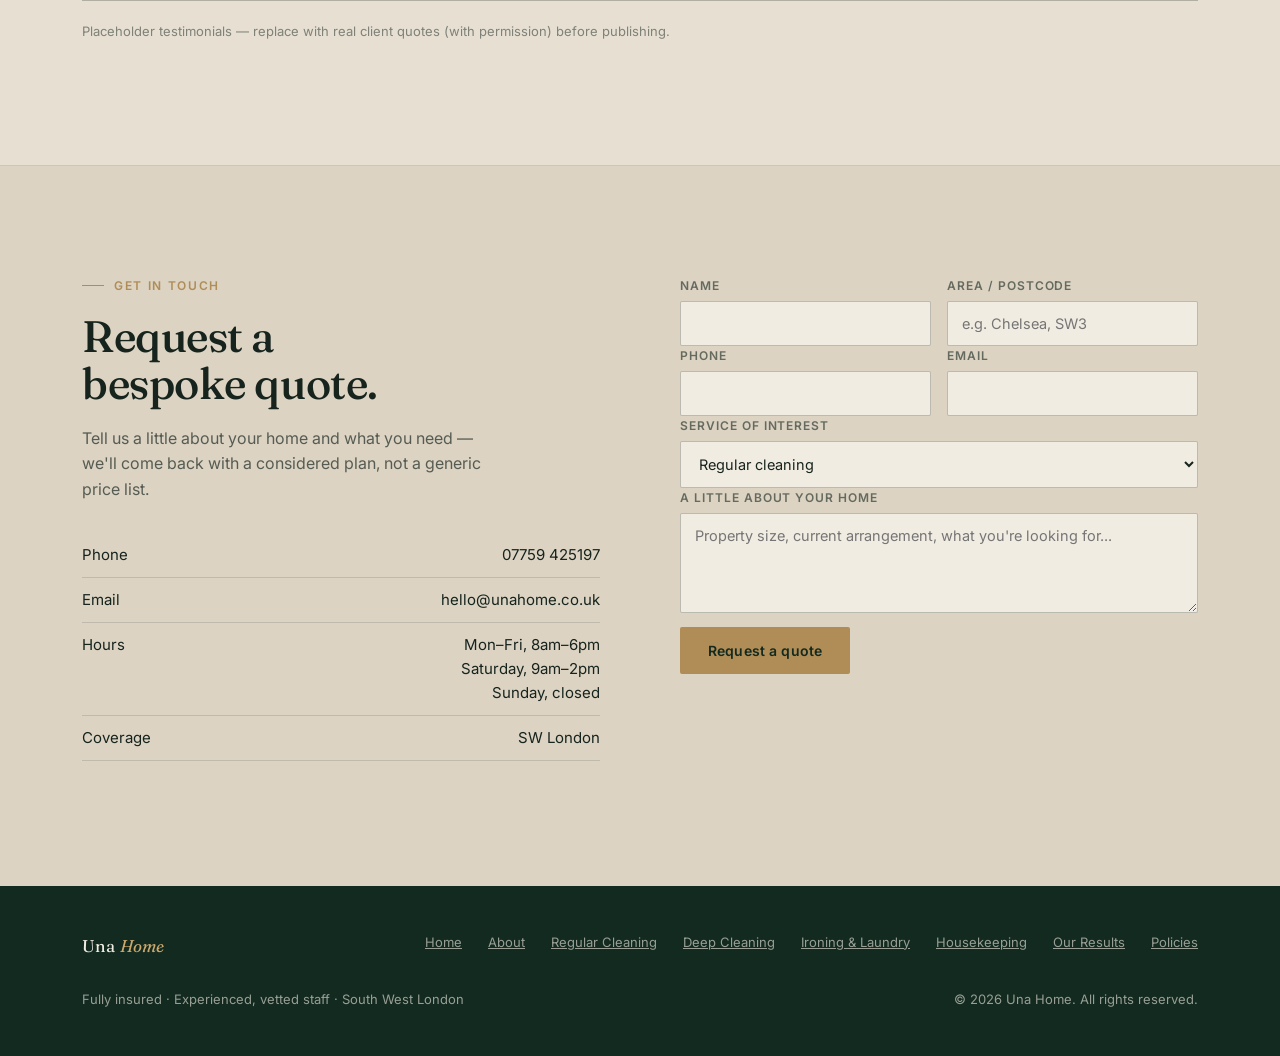
==== commit 547a758f: "Update contact details and service offerings in HTML" ====
--- a/Una Home HTMLs/index.html
+++ b/Una Home HTMLs/index.html
@@ -23,18 +23,27 @@
   "name": "Una Home",
   "description": "Insured, experienced housekeeping for South West London homes: regular cleaning, deep cleaning, in-home ironing & laundry, and general housekeeping.",
   "url": "https://www.unahome.co.uk/",
-  "telephone": "+44-20-3000-0000",
+  "telephone": "+44-7759-425197",
   "priceRange": "££",
   "areaServed": ["Chelsea","Kensington","Fulham","Wandsworth","Battersea","Clapham","Putney","Barnes","Wimbledon","Richmond"],
-  "openingHoursSpecification": {
-    "@type": "OpeningHoursSpecification",
-    "dayOfWeek": ["Monday","Tuesday","Wednesday","Thursday","Friday","Saturday"],
-    "opens": "07:00",
-    "closes": "19:00"
-  },
+  "openingHoursSpecification": [
+    {
+      "@type": "OpeningHoursSpecification",
+      "dayOfWeek": ["Monday","Tuesday","Wednesday","Thursday","Friday"],
+      "opens": "08:00",
+      "closes": "18:00"
+    },
+    {
+      "@type": "OpeningHoursSpecification",
+      "dayOfWeek": "Saturday",
+      "opens": "09:00",
+      "closes": "14:00"
+    }
+  ],
   "makesOffer": [
     {"@type":"Offer","itemOffered":{"@type":"Service","name":"Regular Cleaning","url":"https://www.unahome.co.uk/regular-cleaning.html"}},
     {"@type":"Offer","itemOffered":{"@type":"Service","name":"Deep Cleaning","url":"https://www.unahome.co.uk/deep-cleaning.html"}},
+    {"@type":"Offer","itemOffered":{"@type":"Service","name":"End of Tenancy Cleaning"},"priceSpecification":{"@type":"UnitPriceSpecification","price":"30.00","priceCurrency":"GBP","unitText":"HOUR"}},
     {"@type":"Offer","itemOffered":{"@type":"Service","name":"In-Home Ironing & Laundry","url":"https://www.unahome.co.uk/ironing-laundry.html"}},
     {"@type":"Offer","itemOffered":{"@type":"Service","name":"General Housekeeping","url":"https://www.unahome.co.uk/housekeeping.html"}}
   ]
@@ -45,19 +54,38 @@
 
 <header>
   <div class="nav">
-    <div class="logo">Una <em>Home</em></div>
+    <div class="logo-block">
+      <a href="index.html" style="text-decoration:none; color:inherit; display:flex; align-items:center; gap:12px;">
+        <img src="assets/logo-icon.png" alt="Una Home logo" class="logo-icon">
+        <div class="logo-text">
+          <div class="logo">Una <em>Home</em></div>
+          <div class="logo-strap">High-Standard Cleaning Services in South West London</div>
+        </div>
+      </a>
+    </div>
     <ul class="nav-links">
       <li><a href="#services">Services</a></li>
       <li><a href="about.html">About</a></li>
-      <li><a href="#why">Why Una Home</a></li>
-      <li><a href="#areas">Areas</a></li>
+      <li><a href="results.html">Our Results</a></li>
       <li><a href="#contact">Contact</a></li>
     </ul>
     <div class="nav-cta">
-      <span class="nav-phone">020 3XXX XXXX</span>
       <a href="#contact" class="btn btn-ghost">Request a quote</a>
     </div>
-  </div>
+    <button class="nav-toggle" aria-label="Open menu" aria-expanded="false"><span></span></button>
+  </div>
+  <nav class="mobile-menu" aria-label="Mobile">
+    <ul>
+      <li><a href="#services">Services</a></li>
+      <li><a href="about.html">About</a></li>
+      <li><a href="results.html">Our Results</a></li>
+      <li><a href="#contact">Contact</a></li>
+    </ul>
+    <div class="mobile-cta" style="padding:0 32px 24px;">
+      <span class="nav-phone">Call: <a href="tel:+447759425197" style="color:inherit; text-decoration:none;">07759 425197</a></span>
+      <a href="#contact" class="btn btn-primary" style="justify-content:center;">Request a quote</a>
+    </div>
+  </nav>
 </header>
 
 <section class="hero">
@@ -96,7 +124,7 @@
   <div class="wrap">
     <div class="section-head reveal">
       <span class="eyebrow">What we do</span>
-      <h2>Four services. One consistent standard.</h2>
+      <h2>Five services. One consistent standard.</h2>
       <p>Each one is delivered by the same insured, trained team — so the standard you agree to at the start is the standard you get on every visit after.</p>
     </div>
 
@@ -121,7 +149,7 @@
           <svg class="tick" viewBox="0 0 24 24"><path d="M4 12.5L9.5 18L20 6"/></svg>
           <h3>Deep Cleaning</h3>
         </div>
-        <p>A top-to-bottom reset — before hosting, after building work, at the turn of a season, or whenever a home needs more attention than an everyday clean allows.</p>
+        <p>A top-to-bottom reset — before hosting, after building work, at the turn of a season, or whenever a home needs more attention than an everyday clean allows. From £25 per hour.</p>
         <p style="margin-top:10px;"><a href="deep-cleaning.html" style="color:var(--brass); font-weight:600; font-size:14px; text-decoration:none; border-bottom:1px solid var(--brass);">View full details →</a></p>
       </div>
 
@@ -129,74 +157,30 @@
         <div class="ledger-num">03</div>
         <div>
           <svg class="tick" viewBox="0 0 24 24"><path d="M4 12.5L9.5 18L20 6"/></svg>
+          <h3>End of Tenancy Cleaning</h3>
+        </div>
+        <p>A thorough, top-to-bottom clean to leave a property ready for handover at the end of a tenancy. From £30 per hour.</p>
+        <p style="margin-top:10px;"><a href="#contact" style="color:var(--brass); font-weight:600; font-size:14px; text-decoration:none; border-bottom:1px solid var(--brass);">Request a quote →</a></p>
+      </div>
+
+      <div class="ledger-row">
+        <div class="ledger-num">04</div>
+        <div>
+          <svg class="tick" viewBox="0 0 24 24"><path d="M4 12.5L9.5 18L20 6"/></svg>
           <h3>In-Home Ironing &amp; Laundry</h3>
         </div>
-        <p>Shirts, linens, and delicate fabrics washed and pressed in your own home, to the standard you'd expect returned with a hotel stay — without leaving the house.</p>
+        <p>Shirts, linens, and delicate fabrics washed and pressed in your own home, to the standard you'd expect returned with a hotel stay — without leaving the house. Ironing from £18 per hour; laundry quoted after a short assessment.</p>
         <p style="margin-top:10px;"><a href="ironing-laundry.html" style="color:var(--brass); font-weight:600; font-size:14px; text-decoration:none; border-bottom:1px solid var(--brass);">View full details →</a></p>
       </div>
 
       <div class="ledger-row">
-        <div class="ledger-num">04</div>
+        <div class="ledger-num">05</div>
         <div>
           <svg class="tick" viewBox="0 0 24 24"><path d="M4 12.5L9.5 18L20 6"/></svg>
           <h3>General Housekeeping</h3>
         </div>
-        <p>Ongoing upkeep beyond cleaning — tidying, organising, restocking, and the small, constant things that keep a well-run household running well.</p>
+        <p>Ongoing upkeep beyond cleaning — tidying, organising, restocking, and the small, constant things that keep a well-run household running well. Quoted after a short assessment.</p>
         <p style="margin-top:10px;"><a href="housekeeping.html" style="color:var(--brass); font-weight:600; font-size:14px; text-decoration:none; border-bottom:1px solid var(--brass);">View full details →</a></p>
-      </div>
-    </div>
-  </div>
-</section>
-
-<section id="why" style="background:var(--stone-dim); border-top:1px solid var(--line); border-bottom:1px solid var(--line);">
-  <div class="wrap">
-    <div class="section-head reveal">
-      <span class="eyebrow">Why Una Home</span>
-      <h2>What a busy, discerning household actually needs.</h2>
-      <p>Not just a clean home — the confidence that comes from trusted people, real consistency, and a finish you don't have to check up on.</p>
-    </div>
-    <div class="why-grid reveal">
-      <div class="why-card">
-        <span class="mark">Trust</span>
-        <div>
-          <h3>Vetted &amp; insured, always</h3>
-          <p>Every member of staff is reference-checked, experienced, and covered by full insurance — so you can open your door with confidence, every time.</p>
-        </div>
-      </div>
-      <div class="why-card">
-        <span class="mark">Discretion</span>
-        <div>
-          <h3>Quiet, careful, unobtrusive</h3>
-          <p>We work around your household, not the other way round — quietly, respectfully, and without disrupting your day or your privacy.</p>
-        </div>
-      </div>
-      <div class="why-card">
-        <span class="mark">Consistency</span>
-        <div>
-          <h3>The same faces, every visit</h3>
-          <p>You'll have a dedicated team who come to know your home and your preferences — not a rotating cast of strangers with a key.</p>
-        </div>
-      </div>
-      <div class="why-card">
-        <span class="mark">Flexibility</span>
-        <div>
-          <h3>Built around your calendar</h3>
-          <p>Early mornings, school-run gaps, or while you're travelling — schedules are arranged around real, busy lives, not the other way round.</p>
-        </div>
-      </div>
-      <div class="why-card">
-        <span class="mark">Finish</span>
-        <div>
-          <h3>A hospitality-grade standard</h3>
-          <p>The kind of finish you'd expect before hosting guests — considered detail, nothing overlooked, every time you come home.</p>
-        </div>
-      </div>
-      <div class="why-card">
-        <span class="mark">Care</span>
-        <div>
-          <h3>The right products for fine things</h3>
-          <p>Premium, surface- and fabric-safe products suited to natural stone, hardwood, and the delicate textiles an everyday clean can't risk.</p>
-        </div>
       </div>
     </div>
   </div>
@@ -281,50 +265,80 @@
       <h2 style="margin-top:18px;">Request a bespoke quote.</h2>
       <p>Tell us a little about your home and what you need — we'll come back with a considered plan, not a generic price list.</p>
       <ul class="contact-list">
-        <li><span>Phone</span><span>020 3XXX XXXX</span></li>
-        <li><span>Email</span><span>hello@unahome.co.uk</span></li>
-        <li><span>Hours</span><span>Mon–Sat, 7am–7pm</span></li>
+        <li><span>Phone</span><span><a href="tel:+447759425197" style="color:inherit; text-decoration:none;">07759 425197</a></span></li>
+        <li><span>Email</span><span><a href="mailto:hello@unahome.co.uk" style="color:inherit; text-decoration:none;">hello@unahome.co.uk</a></span></li>
+        <li><span>Hours</span><span style="text-align:right;">Mon–Fri, 8am–6pm<br>Saturday, 9am–2pm<br>Sunday, closed</span></li>
         <li><span>Coverage</span><span>SW London</span></li>
       </ul>
     </div>
-    <form class="form reveal" onsubmit="event.preventDefault(); this.querySelector('.form-success').style.display='block'; this.querySelector('.form-fields').style.display='none';">
+    <form class="form reveal" id="enquiry-form" action="https://formspree.io/f/xvkpeqqq" method="POST">
       <div class="form-fields">
         <div class="form-row">
           <div>
             <label for="name">Name</label>
-            <input id="name" type="text" required>
+            <input id="name" name="name" type="text" required>
           </div>
           <div>
             <label for="area">Area / postcode</label>
-            <input id="area" type="text" placeholder="e.g. Chelsea, SW3">
+            <input id="area" name="area" type="text" placeholder="e.g. Chelsea, SW3">
           </div>
         </div>
         <div class="form-row">
           <div>
             <label for="phone">Phone</label>
-            <input id="phone" type="tel">
+            <input id="phone" name="phone" type="tel">
           </div>
           <div>
-            <label for="service">Service of interest</label>
-            <select id="service">
-              <option>Regular cleaning</option>
-              <option>Deep cleaning</option>
-              <option>In-home ironing &amp; laundry</option>
-              <option>General housekeeping</option>
-              <option>Not sure yet</option>
-            </select>
+            <label for="email">Email</label>
+            <input id="email" name="email" type="email" required>
           </div>
         </div>
         <div>
+          <label for="service">Service of interest</label>
+          <select id="service" name="service">
+            <option>Regular cleaning</option>
+            <option>Deep cleaning</option>
+            <option>In-home ironing &amp; laundry</option>
+            <option>General housekeeping</option>
+            <option>Not sure yet</option>
+          </select>
+        </div>
+        <div>
           <label for="message">A little about your home</label>
-          <textarea id="message" placeholder="Property size, current arrangement, what you're looking for..."></textarea>
-        </div>
+          <textarea id="message" name="message" placeholder="Property size, current arrangement, what you're looking for..."></textarea>
+        </div>
+        <input type="hidden" name="_subject" value="New enquiry — Una Home website">
+        <div class="form-error" style="display:none; color:#8a2a2a; font-size:13.5px; margin-top:-4px;">Something went wrong sending this — please call or email us directly instead.</div>
         <button type="submit" class="btn btn-primary" style="margin-top:6px;">Request a quote</button>
       </div>
       <div class="form-success" style="display:none; font-family:'Fraunces',serif; font-style:italic; font-size:18px; padding:30px 0;">
         Thank you — we'll be in touch within one working day.
       </div>
     </form>
+    <script>
+      const enquiryForm = document.getElementById('enquiry-form');
+      enquiryForm.addEventListener('submit', function(e){
+        e.preventDefault();
+        const form = e.target;
+        const data = new FormData(form);
+        const errorBox = form.querySelector('.form-error');
+        errorBox.style.display = 'none';
+        fetch(form.action, {
+          method: 'POST',
+          body: data,
+          headers: { 'Accept': 'application/json' }
+        }).then(response => {
+          if (response.ok) {
+            form.querySelector('.form-fields').style.display = 'none';
+            form.querySelector('.form-success').style.display = 'block';
+          } else {
+            errorBox.style.display = 'block';
+          }
+        }).catch(() => {
+          errorBox.style.display = 'block';
+        });
+      });
+    </script>
   </div>
 </section>
 
@@ -340,6 +354,8 @@
           <li><a href="deep-cleaning.html">Deep Cleaning</a></li>
           <li><a href="ironing-laundry.html">Ironing &amp; Laundry</a></li>
           <li><a href="housekeeping.html">Housekeeping</a></li>
+          <li><a href="results.html">Our Results</a></li>
+          <li><a href="policies.html">Policies</a></li>
         </ul>
       </nav>
     </div>
@@ -359,5 +375,6 @@
   document.querySelectorAll('.reveal, .ledger-row').forEach(el=> io.observe(el));
 </script>
 
+<script src="assets/nav.js" defer></script>
 </body>
 </html>
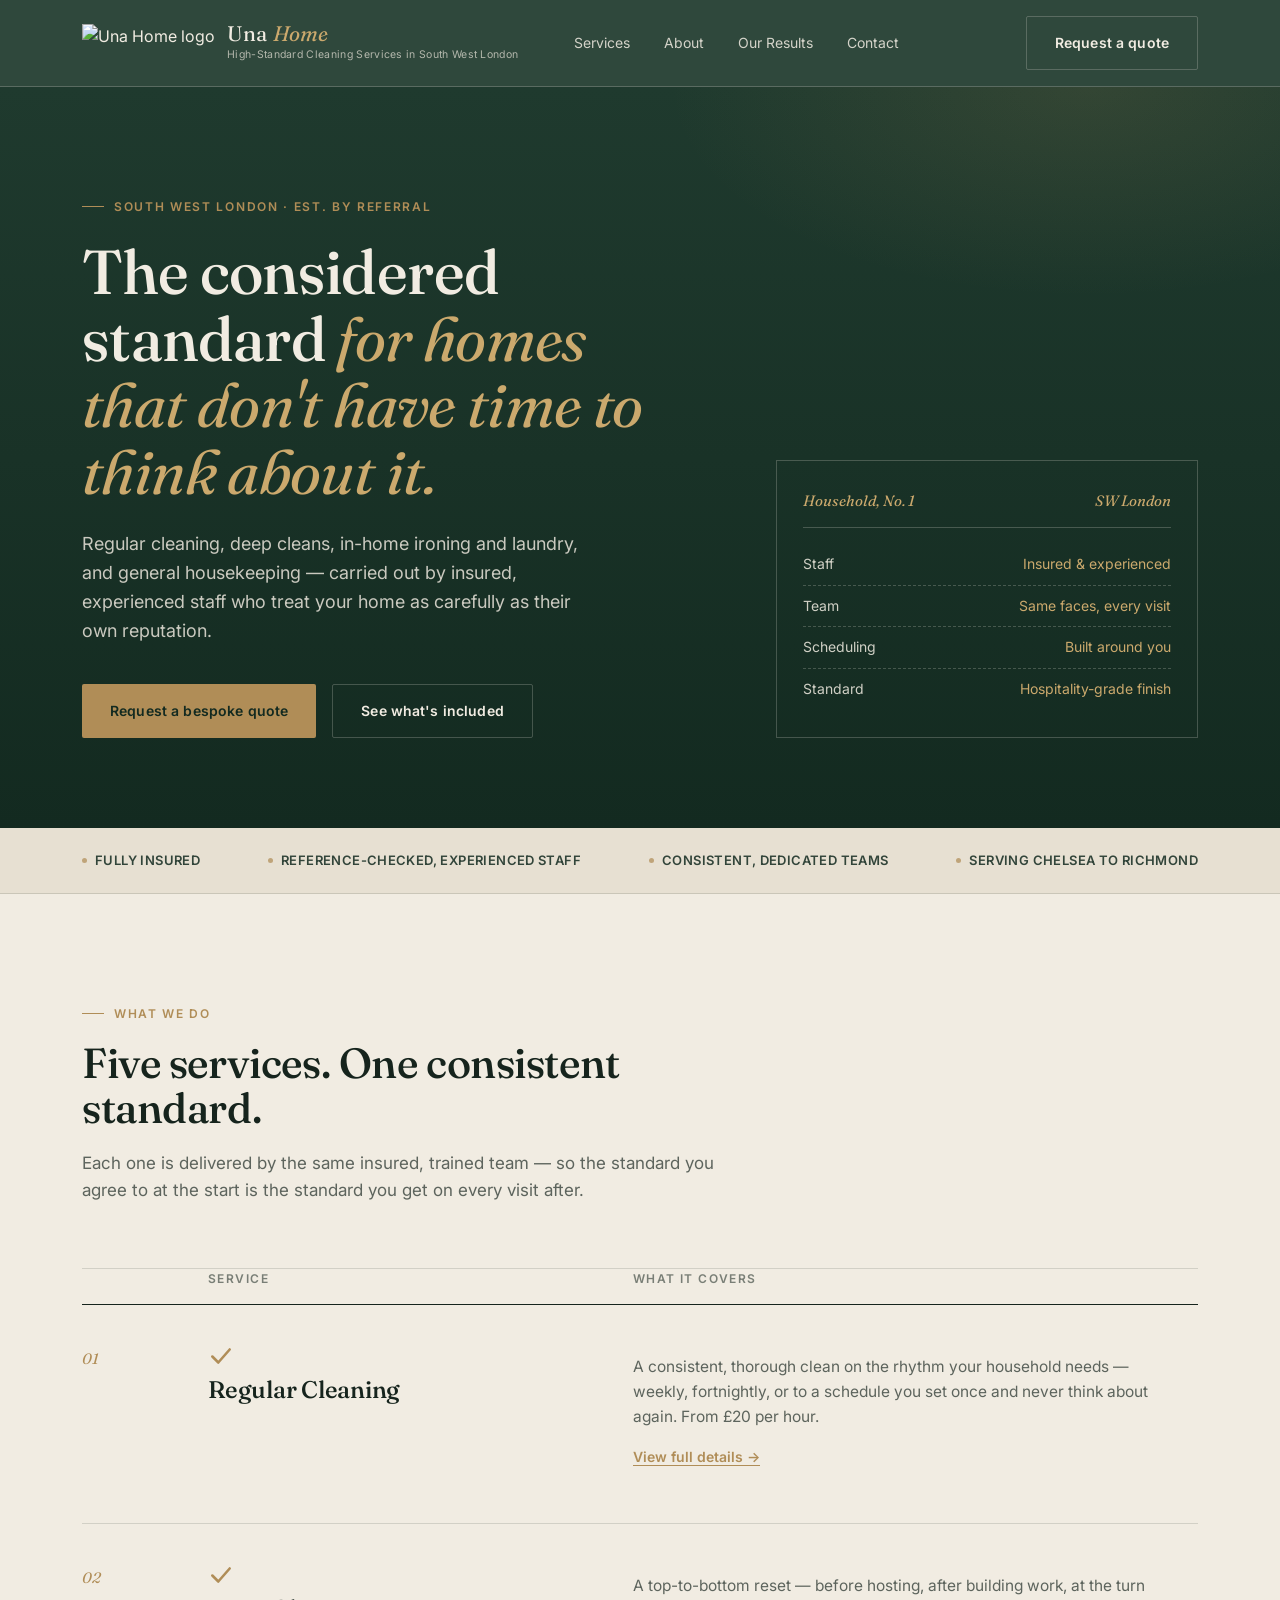
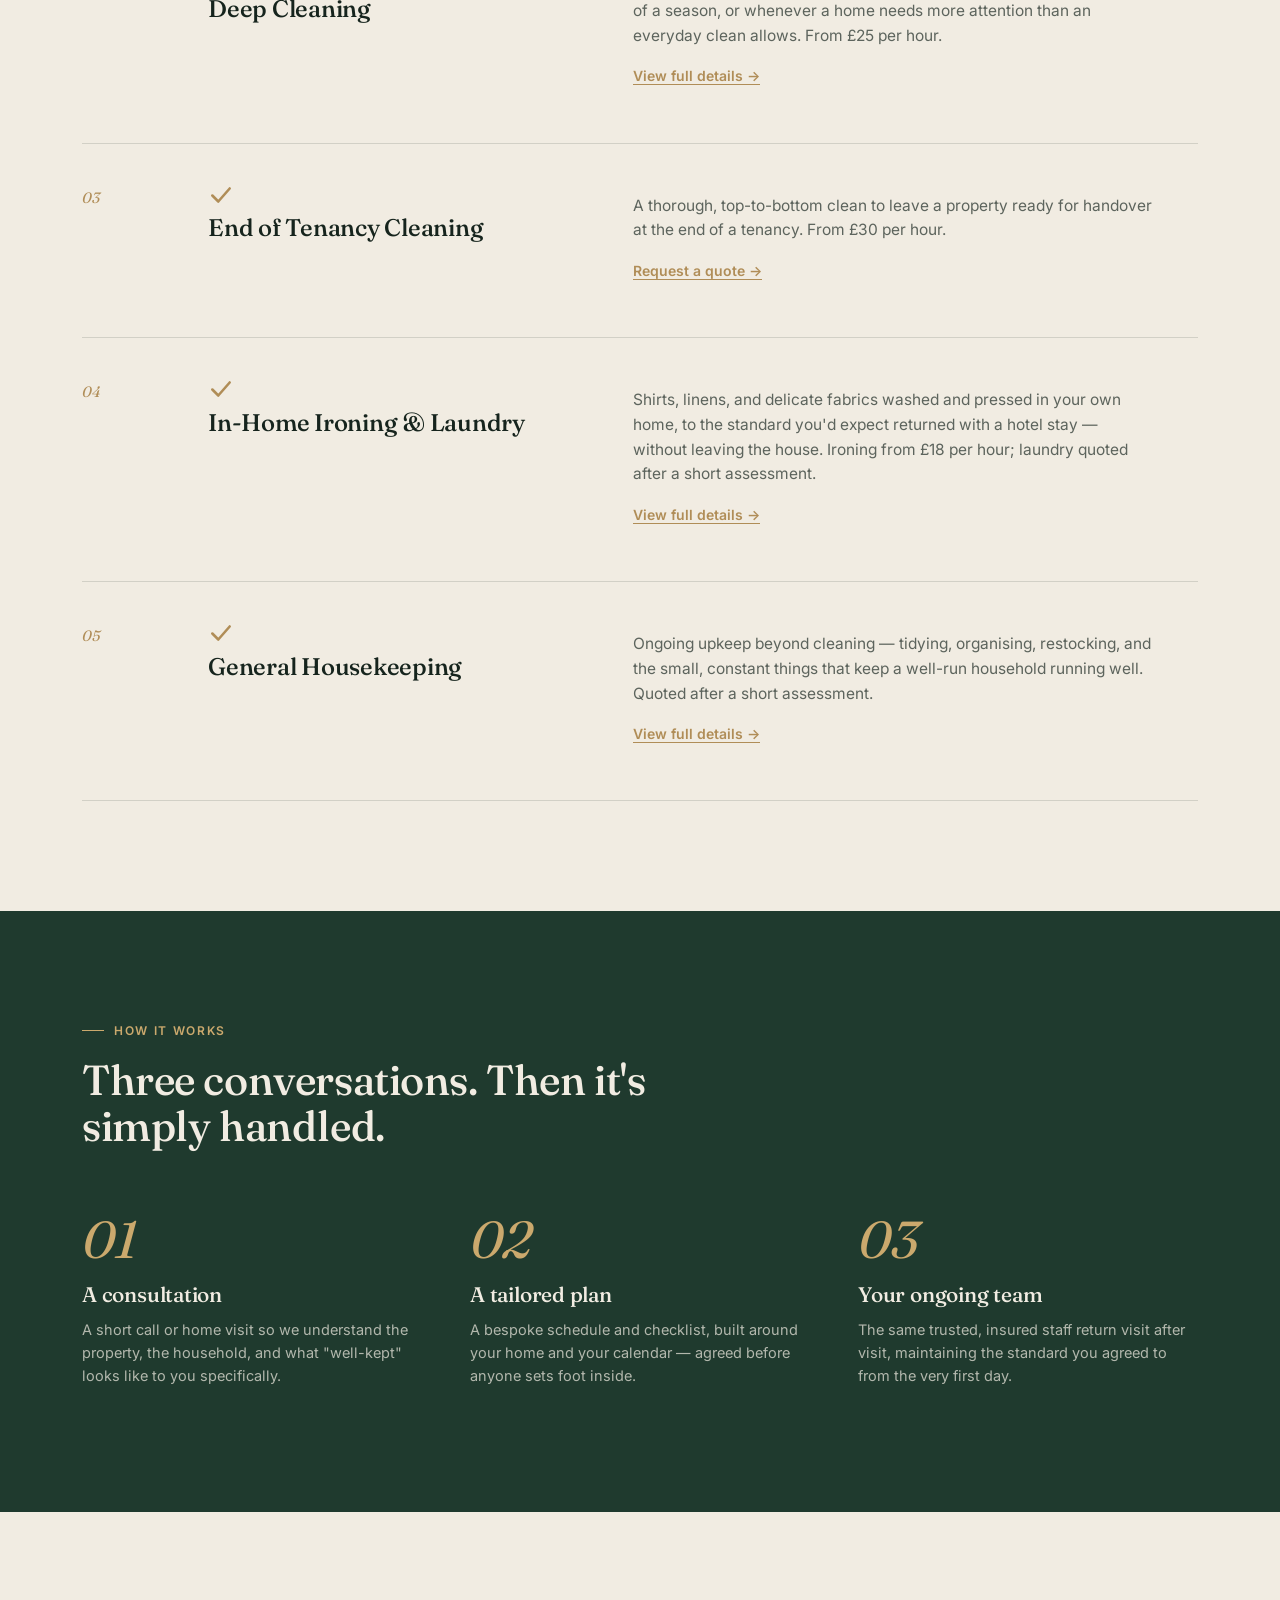
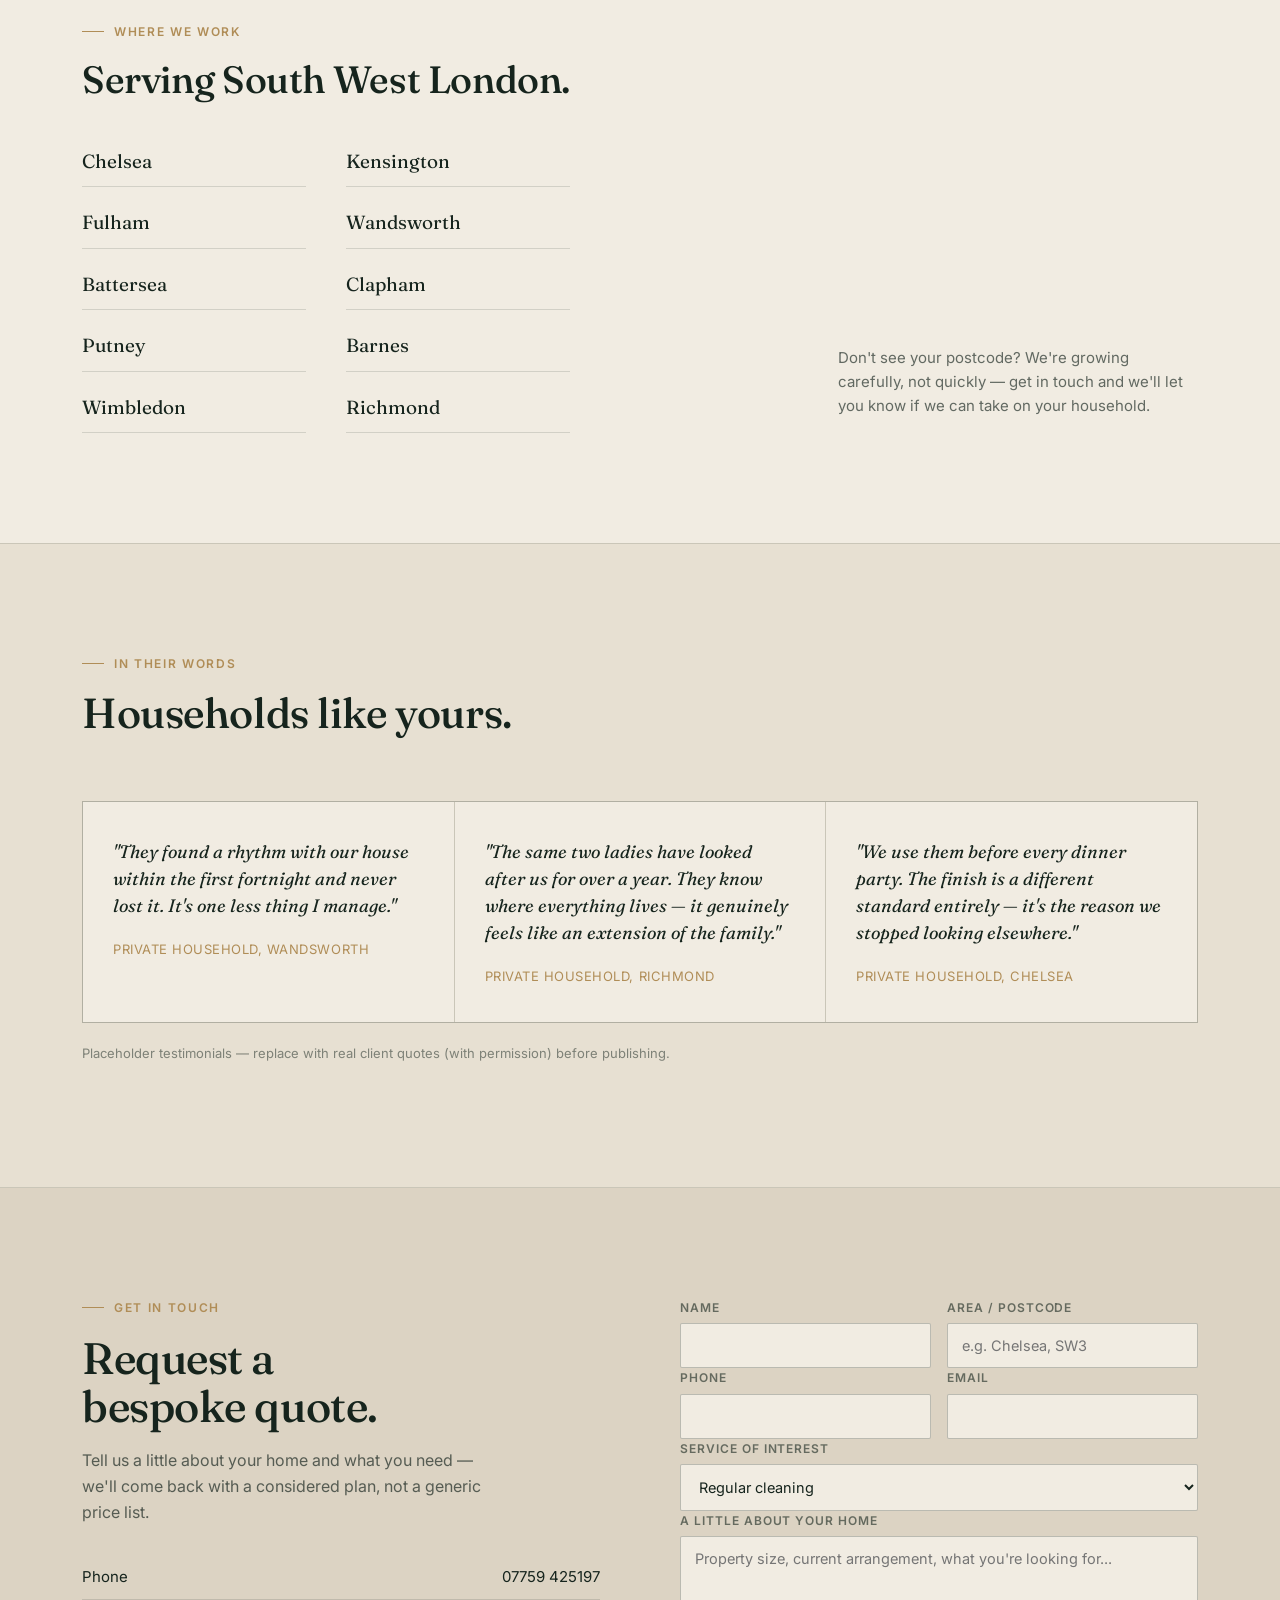
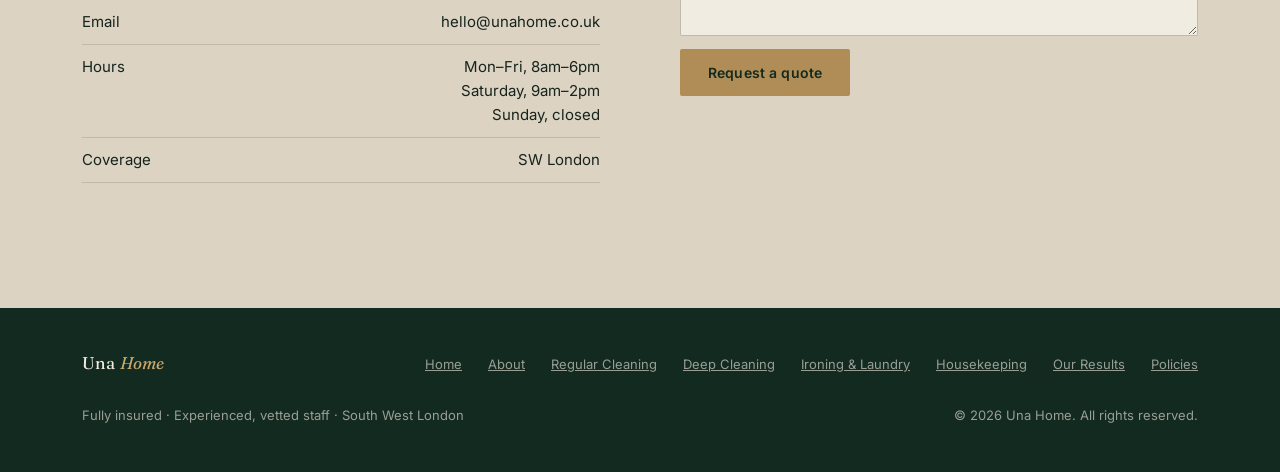
==== commit e56e5a59: "Refactor service descriptions in index.html" ====
--- a/Una Home HTMLs/index.html
+++ b/Una Home HTMLs/index.html
@@ -135,52 +135,37 @@
 
       <div class="ledger-row">
         <div class="ledger-num">01</div>
-        <div>
-          <svg class="tick" viewBox="0 0 24 24"><path d="M4 12.5L9.5 18L20 6"/></svg>
-          <h3>Regular Cleaning</h3>
-        </div>
-        <p>A consistent, thorough clean on the rhythm your household needs — weekly, fortnightly, or to a schedule you set once and never think about again. From £20 per hour.</p>
-        <p style="margin-top:10px;"><a href="regular-cleaning.html" style="color:var(--brass); font-weight:600; font-size:14px; text-decoration:none; border-bottom:1px solid var(--brass);">View full details →</a></p>
+        <div class="ledger-title"><svg class="tick" viewBox="0 0 24 24"><path d="M4 12.5L9.5 18L20 6"/></svg><h3>Regular Cleaning</h3></div>
+        <div class="ledger-desc"><p>A consistent, thorough clean on the rhythm your household needs — weekly, fortnightly, or to a schedule you set once and never think about again. From £20 per hour.</p>
+          <p style="margin-top:10px;"><a href="regular-cleaning.html" style="color:var(--brass); font-weight:600; font-size:14px; text-decoration:none; border-bottom:1px solid var(--brass);">View full details →</a></p></div>
       </div>
 
       <div class="ledger-row">
         <div class="ledger-num">02</div>
-        <div>
-          <svg class="tick" viewBox="0 0 24 24"><path d="M4 12.5L9.5 18L20 6"/></svg>
-          <h3>Deep Cleaning</h3>
-        </div>
-        <p>A top-to-bottom reset — before hosting, after building work, at the turn of a season, or whenever a home needs more attention than an everyday clean allows. From £25 per hour.</p>
-        <p style="margin-top:10px;"><a href="deep-cleaning.html" style="color:var(--brass); font-weight:600; font-size:14px; text-decoration:none; border-bottom:1px solid var(--brass);">View full details →</a></p>
+        <div class="ledger-title"><svg class="tick" viewBox="0 0 24 24"><path d="M4 12.5L9.5 18L20 6"/></svg><h3>Deep Cleaning</h3></div>
+        <div class="ledger-desc"><p>A top-to-bottom reset — before hosting, after building work, at the turn of a season, or whenever a home needs more attention than an everyday clean allows. From £25 per hour.</p>
+          <p style="margin-top:10px;"><a href="deep-cleaning.html" style="color:var(--brass); font-weight:600; font-size:14px; text-decoration:none; border-bottom:1px solid var(--brass);">View full details →</a></p></div>
       </div>
 
       <div class="ledger-row">
         <div class="ledger-num">03</div>
-        <div>
-          <svg class="tick" viewBox="0 0 24 24"><path d="M4 12.5L9.5 18L20 6"/></svg>
-          <h3>End of Tenancy Cleaning</h3>
-        </div>
-        <p>A thorough, top-to-bottom clean to leave a property ready for handover at the end of a tenancy. From £30 per hour.</p>
-        <p style="margin-top:10px;"><a href="#contact" style="color:var(--brass); font-weight:600; font-size:14px; text-decoration:none; border-bottom:1px solid var(--brass);">Request a quote →</a></p>
+        <div class="ledger-title"><svg class="tick" viewBox="0 0 24 24"><path d="M4 12.5L9.5 18L20 6"/></svg><h3>End of Tenancy Cleaning</h3></div>
+        <div class="ledger-desc"><p>A thorough, top-to-bottom clean to leave a property ready for handover at the end of a tenancy. From £30 per hour.</p>
+          <p style="margin-top:10px;"><a href="#contact" style="color:var(--brass); font-weight:600; font-size:14px; text-decoration:none; border-bottom:1px solid var(--brass);">Request a quote →</a></p></div>
       </div>
 
       <div class="ledger-row">
         <div class="ledger-num">04</div>
-        <div>
-          <svg class="tick" viewBox="0 0 24 24"><path d="M4 12.5L9.5 18L20 6"/></svg>
-          <h3>In-Home Ironing &amp; Laundry</h3>
-        </div>
-        <p>Shirts, linens, and delicate fabrics washed and pressed in your own home, to the standard you'd expect returned with a hotel stay — without leaving the house. Ironing from £18 per hour; laundry quoted after a short assessment.</p>
-        <p style="margin-top:10px;"><a href="ironing-laundry.html" style="color:var(--brass); font-weight:600; font-size:14px; text-decoration:none; border-bottom:1px solid var(--brass);">View full details →</a></p>
+        <div class="ledger-title"><svg class="tick" viewBox="0 0 24 24"><path d="M4 12.5L9.5 18L20 6"/></svg><h3>In-Home Ironing &amp; Laundry</h3></div>
+        <div class="ledger-desc"><p>Shirts, linens, and delicate fabrics washed and pressed in your own home, to the standard you'd expect returned with a hotel stay — without leaving the house. Ironing from £18 per hour; laundry quoted after a short assessment.</p>
+          <p style="margin-top:10px;"><a href="ironing-laundry.html" style="color:var(--brass); font-weight:600; font-size:14px; text-decoration:none; border-bottom:1px solid var(--brass);">View full details →</a></p></div>
       </div>
 
       <div class="ledger-row">
         <div class="ledger-num">05</div>
-        <div>
-          <svg class="tick" viewBox="0 0 24 24"><path d="M4 12.5L9.5 18L20 6"/></svg>
-          <h3>General Housekeeping</h3>
-        </div>
-        <p>Ongoing upkeep beyond cleaning — tidying, organising, restocking, and the small, constant things that keep a well-run household running well. Quoted after a short assessment.</p>
-        <p style="margin-top:10px;"><a href="housekeeping.html" style="color:var(--brass); font-weight:600; font-size:14px; text-decoration:none; border-bottom:1px solid var(--brass);">View full details →</a></p>
+        <div class="ledger-title"><svg class="tick" viewBox="0 0 24 24"><path d="M4 12.5L9.5 18L20 6"/></svg><h3>General Housekeeping</h3></div>
+        <div class="ledger-desc"><p>Ongoing upkeep beyond cleaning — tidying, organising, restocking, and the small, constant things that keep a well-run household running well. Quoted after a short assessment.</p>
+          <p style="margin-top:10px;"><a href="housekeeping.html" style="color:var(--brass); font-weight:600; font-size:14px; text-decoration:none; border-bottom:1px solid var(--brass);">View full details →</a></p></div>
       </div>
     </div>
   </div>
--- a/Una Home HTMLs/assets/styles.css
+++ b/Una Home HTMLs/assets/styles.css
@@ -80,18 +80,61 @@
     border-bottom:1px solid var(--line-on-green);
   }
   .nav{
-    max-width:var(--max); margin:0 auto; padding:20px 32px;
-    display:flex; align-items:center; justify-content:space-between;
+    max-width:var(--max); margin:0 auto; padding:16px 32px;
+    display:flex; align-items:center; justify-content:flex-start; gap:56px;
     color:var(--stone);
   }
-  .logo{ font-family:'Fraunces',serif; font-size:21px; letter-spacing:0.01em; color:var(--stone); }
+  .logo-block{ display:flex; align-items:center; gap:12px; flex-shrink:0; }
+  .logo-icon{ height:38px; width:auto; display:block; flex-shrink:0; }
+  .logo-text{ display:flex; flex-direction:column; justify-content:center; }
+  .logo{ font-family:'Fraunces',serif; font-size:21px; letter-spacing:0.01em; color:var(--stone); line-height:1.1; text-decoration:none; }
   .logo em{ color:var(--brass-light); font-style:italic; }
+  .logo-strap{
+    font-family:'Inter',sans-serif; font-size:10.5px; letter-spacing:0.03em;
+    color:rgba(241,236,226,0.68); margin-top:2px; white-space:nowrap;
+  }
   .nav-links{ display:flex; gap:34px; list-style:none; margin:0; padding:0; font-size:14px; }
-  .nav-links a{ text-decoration:none; opacity:0.85; }
+  .nav-links a{ text-decoration:none; opacity:0.85; color:var(--stone); }
   .nav-links a:hover{ opacity:1; color:var(--brass-light); }
-  .nav-cta{ display:flex; align-items:center; gap:18px; }
+  .nav-cta{ display:flex; align-items:center; gap:18px; margin-left:auto; }
+  .nav-phone a{ color:inherit; text-decoration:none; }
   .nav-phone{ font-size:14px; opacity:0.85; }
-  @media (max-width: 860px){ .nav-links, .nav-phone{ display:none; } }
+
+  .nav-toggle{
+    display:none; background:none; border:1px solid var(--line-on-green); border-radius:4px;
+    width:42px; height:38px; padding:0; cursor:pointer; flex-shrink:0;
+    align-items:center; justify-content:center;
+  }
+  .nav-toggle span, .nav-toggle span::before, .nav-toggle span::after{
+    content:""; display:block; width:20px; height:2px; background:var(--stone);
+    position:relative; transition:transform .2s ease, opacity .2s ease;
+  }
+  .nav-toggle span::before{ position:absolute; top:-6px; }
+  .nav-toggle span::after{ position:absolute; top:6px; }
+  .nav-toggle[aria-expanded="true"] span{ background:transparent; }
+  .nav-toggle[aria-expanded="true"] span::before{ transform:translateY(6px) rotate(45deg); }
+  .nav-toggle[aria-expanded="true"] span::after{ transform:translateY(-6px) rotate(-45deg); }
+
+  .mobile-menu{ display:none; }
+
+  @media (max-width: 860px){
+    .logo-strap{ display:none; }
+    .nav-links, .nav-phone, .nav-cta .btn-ghost{ display:none; }
+    .nav-toggle{ display:flex; }
+    .mobile-menu{
+      display:block; max-height:0; overflow:hidden; background:var(--green-deep);
+      transition:max-height .3s ease;
+    }
+    .mobile-menu.open{ max-height:400px; }
+    .mobile-menu ul{ list-style:none; margin:0; padding:18px 32px; display:flex; flex-direction:column; gap:4px; }
+    .mobile-menu a{
+      color:var(--stone); text-decoration:none; font-size:15px; padding:12px 0;
+      border-bottom:1px solid var(--line-on-green); opacity:0.9;
+    }
+    .mobile-menu a:hover{ color:var(--brass-light); }
+    .mobile-menu .mobile-cta{ margin-top:14px; display:flex; flex-direction:column; gap:10px; }
+    .mobile-menu .nav-phone{ display:block; font-size:14px; color:var(--stone); opacity:0.85; }
+  }
 
   /* ===== HERO ===== */
   .hero{
@@ -370,3 +413,45 @@
 .story-figures .num{ font-family:'Fraunces',serif; font-style:italic; font-size:34px; color:var(--brass); }
 .story-figures .label{ font-size:13px; margin-top:6px; color:rgba(22,36,29,0.6); }
 @media (max-width:820px){ .story-grid{ grid-template-columns:1fr; gap:40px; } }
+
+/* ===== POLICIES LIST ===== */
+.policy-list{ counter-reset: policy; border-top:1px solid var(--line); }
+.policy-item{
+  display:grid; grid-template-columns:56px 1fr; gap:24px;
+  padding:26px 0; border-bottom:1px solid var(--line); align-items:start;
+}
+.policy-item .policy-num{
+  counter-increment: policy;
+  font-family:'Fraunces',serif; font-style:italic; font-size:20px; color:var(--brass);
+}
+.policy-item .policy-num::before{ content: counter(policy, decimal-leading-zero); }
+.policy-item h3{ font-size:17px; margin:0 0 8px; }
+.policy-item p{ font-size:14.5px; color:rgba(22,36,29,0.68); max-width:68ch; margin:0; }
+.policy-note{
+  margin-top:28px; padding:20px 24px; background:var(--stone-dim); border-left:3px solid var(--brass);
+  font-size:13.5px; color:rgba(22,36,29,0.65); font-style:italic;
+}
+
+/* ===== RESULTS GALLERY ===== */
+.results-grid{ display:grid; grid-template-columns:repeat(2, 1fr); gap:28px; }
+.result-pair{ border:1px solid var(--line); background:var(--stone-dim); overflow:hidden; }
+.result-pair .pair-images{ display:grid; grid-template-columns:1fr 1fr; }
+.result-slot{
+  aspect-ratio: 4/3; display:flex; align-items:center; justify-content:center;
+  background:repeating-linear-gradient(135deg, var(--clay) 0px, var(--clay) 2px, var(--stone-dim) 2px, var(--stone-dim) 14px);
+  position:relative; overflow:hidden;
+}
+.result-slot img{ width:100%; height:100%; object-fit:cover; display:block; }
+.result-slot .slot-label{
+  position:absolute; top:10px; left:10px; background:rgba(22,36,29,0.72); color:var(--stone);
+  font-size:11px; letter-spacing:0.08em; text-transform:uppercase; padding:4px 10px; border-radius:2px;
+}
+.result-slot .slot-placeholder{ text-align:center; padding:0 16px; font-size:12.5px; color:rgba(22,36,29,0.5); }
+.result-caption{ padding:16px 20px; font-size:14px; color:rgba(22,36,29,0.7); border-top:1px solid var(--line); }
+@media (max-width:760px){ .results-grid{ grid-template-columns:1fr; } }
+
+/* Services ledger: keep the "View full details" link under its description on desktop */
+@media (min-width:761px){
+  .ledger-row{ row-gap:0; }
+  .ledger-row > p + p{ grid-column:3; margin-top:14px !important; }
+}
